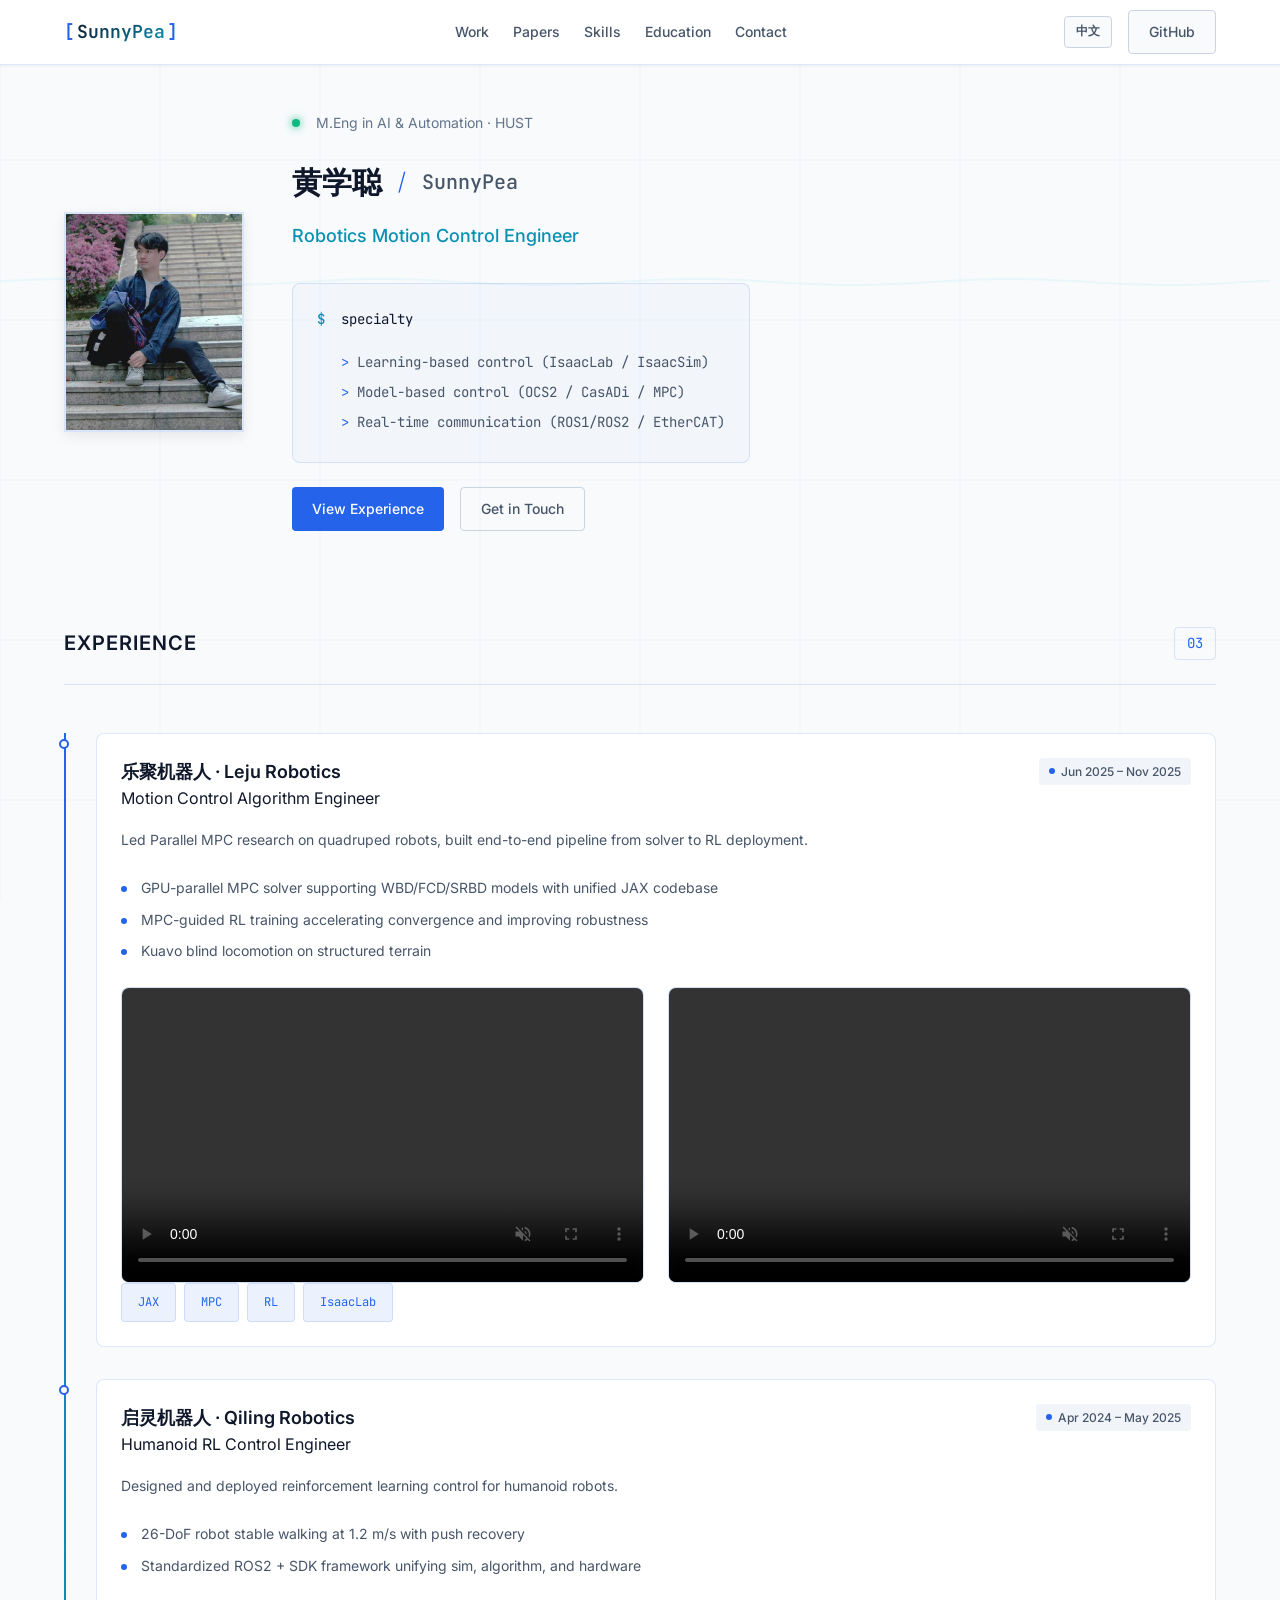
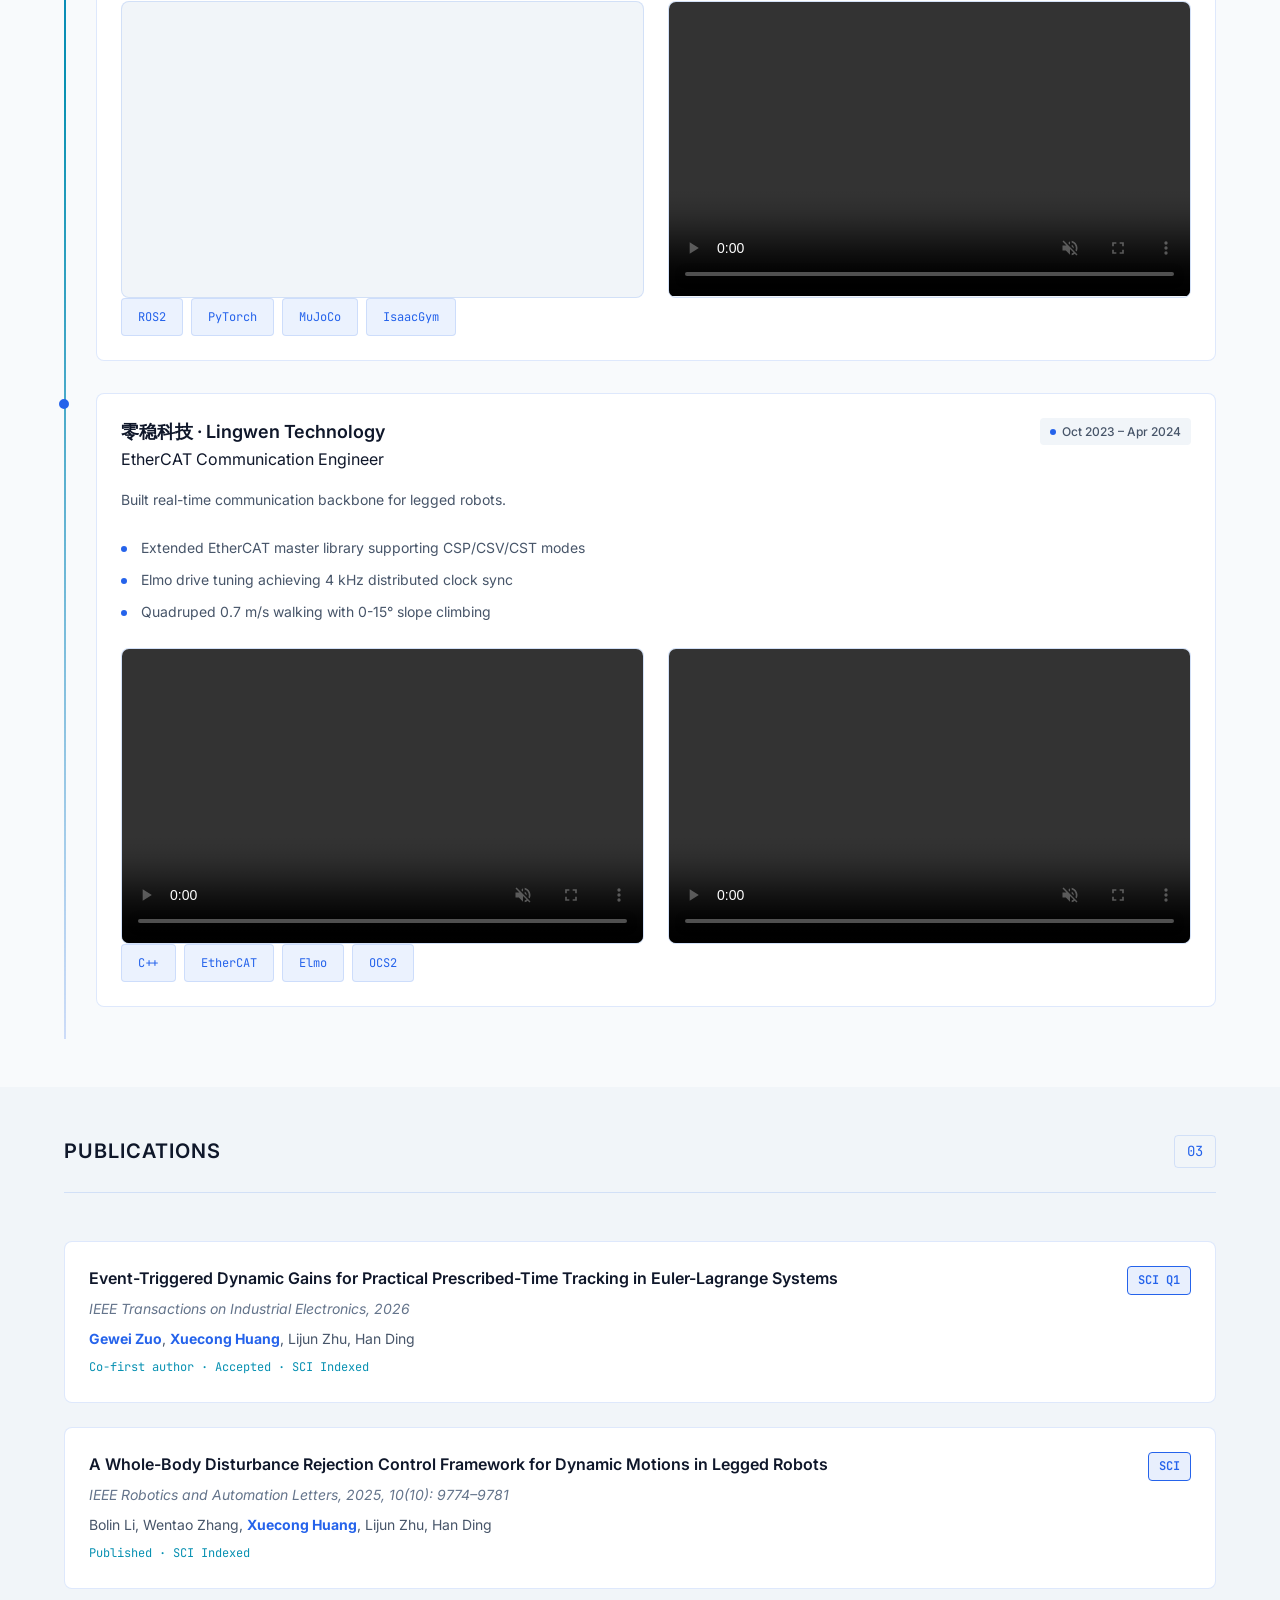
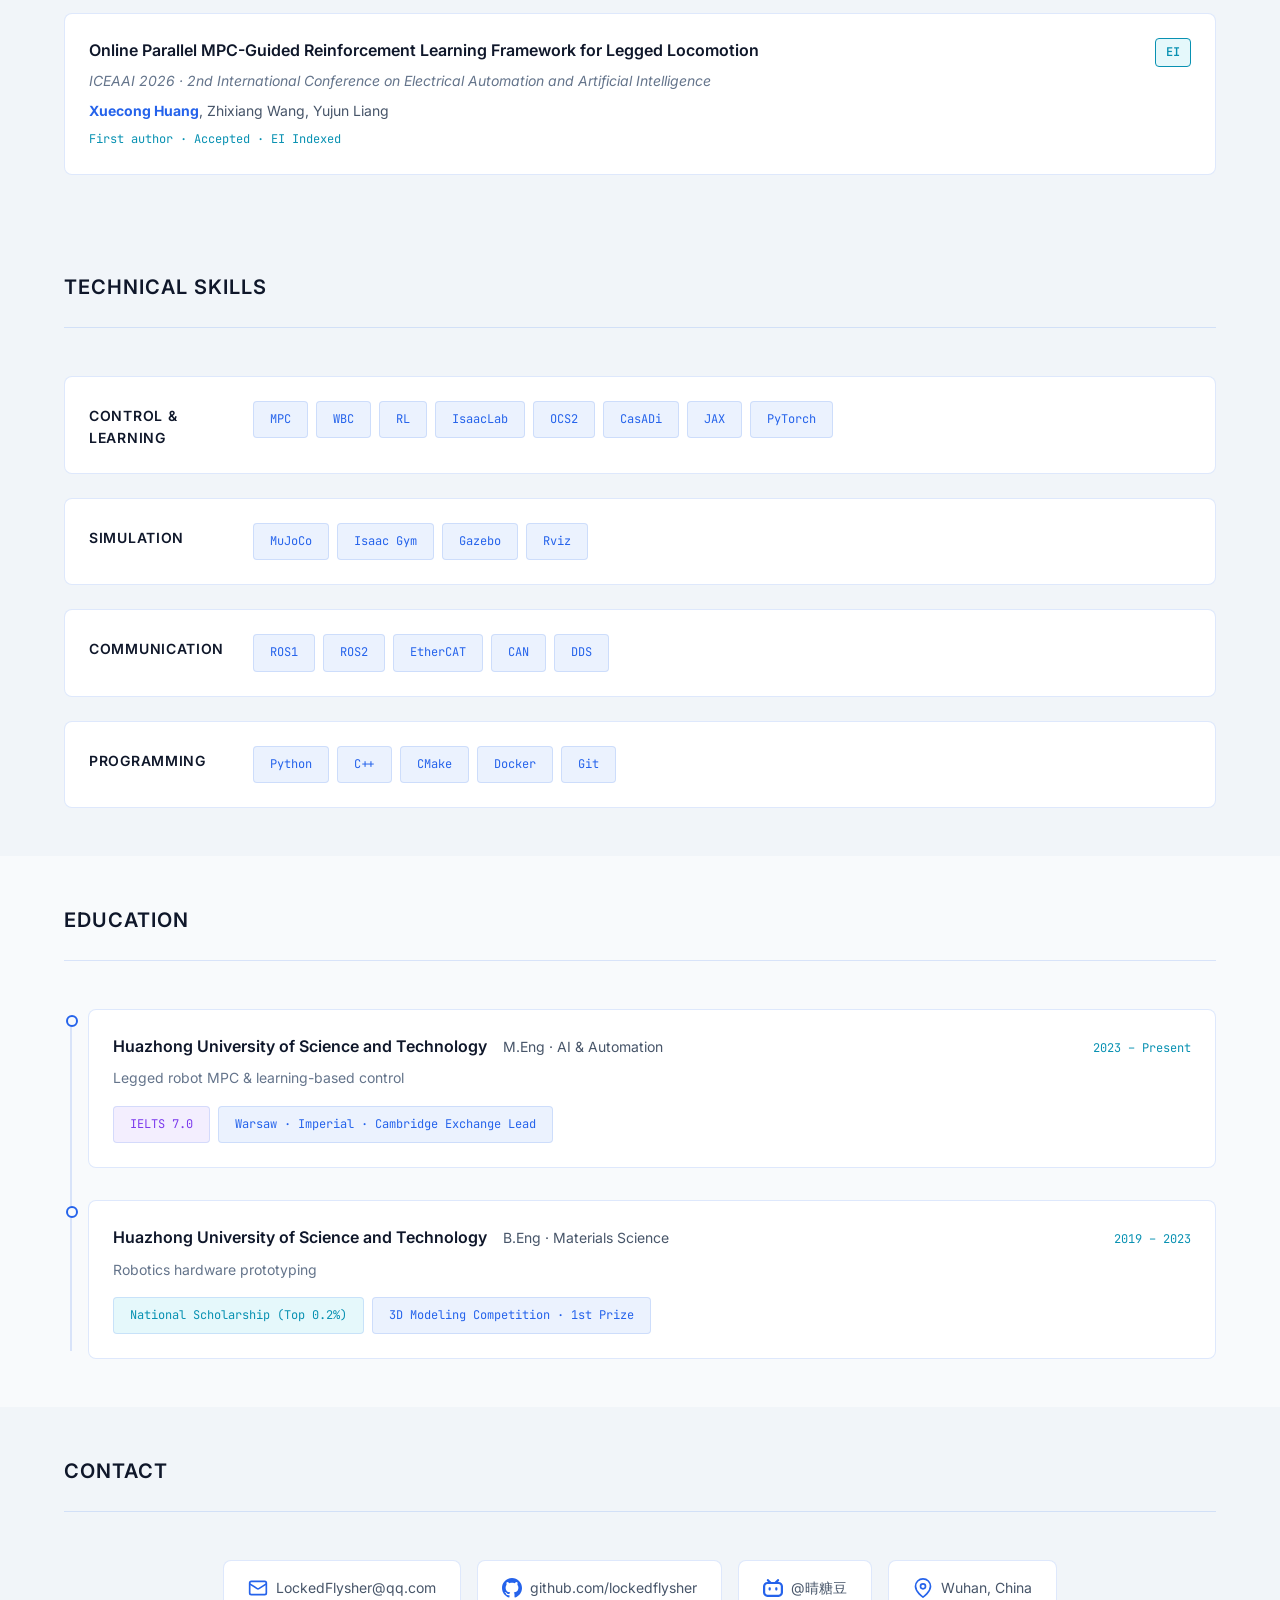
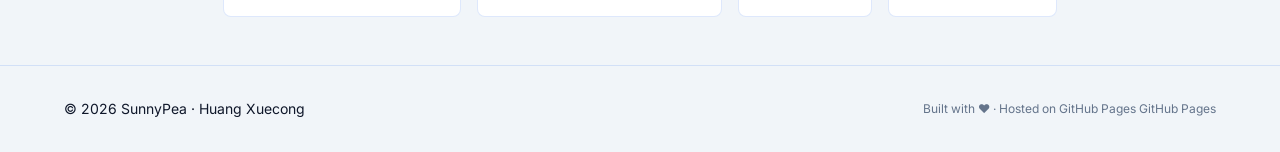
==== index-v2.html @ 120f2c13 "update : 新的素材" ====
<!DOCTYPE html>
<html lang="en">
<head>
  <meta charset="UTF-8">
  <meta name="viewport" content="width=device-width, initial-scale=1.0">
  <title>SunnyPea · Robotics Motion Control Engineer</title>
  <meta name="description" content="Huang Xuecong - Robotics Motion Control Engineer specializing in legged robots, MPC, and reinforcement learning.">

  <!-- Fonts -->
  <link rel="preconnect" href="https://fonts.googleapis.com">
  <link rel="preconnect" href="https://fonts.gstatic.com" crossorigin>
  <link href="https://fonts.googleapis.com/css2?family=Inter:wght@400;500;600;700&family=JetBrains+Mono:wght@400;500&display=swap" rel="stylesheet">

  <!-- Styles -->
  <link rel="stylesheet" href="assets/css/base.css">
  <link rel="stylesheet" href="assets/css/components.css">
  <link rel="stylesheet" href="assets/css/main-v2.css">
  <link rel="stylesheet" href="assets/css/skills-edu-contact.css">
</head>
<body>

  <!-- Header -->
  <header class="c-header" role="banner">
    <div class="l-container">
      <div class="c-header__inner">
        <a href="#top" class="c-logo" aria-label="Home">
          <span class="c-logo__bracket">[</span>
          <span class="c-logo__text">SunnyPea</span>
          <span class="c-logo__bracket">]</span>
        </a>

        <nav class="c-nav" role="navigation" aria-label="Main navigation">
          <ul class="c-nav__list">
            <li><a href="#experience" class="c-nav__link" data-i18n="nav_work">Work</a></li>
            <li><a href="#publications" class="c-nav__link">Papers</a></li>
            <li><a href="#skills" class="c-nav__link" data-i18n="nav_skills">Skills</a></li>
            <li><a href="#education" class="c-nav__link" data-i18n="nav_education">Education</a></li>
            <li><a href="#contact" class="c-nav__link" data-i18n="nav_contact">Contact</a></li>
          </ul>
        </nav>

        <div class="c-header__actions">
          <button class="c-lang-toggle" data-lang-toggle type="button" aria-label="Toggle language">
            EN
          </button>
          <a href="https://github.com/lockedflysher" class="c-btn c-btn--ghost" target="_blank" rel="noopener">
            GitHub
          </a>
        </div>
      </div>
    </div>
  </header>

  <main id="top">

    <!-- Hero Section -->
    <section class="c-hero">
      <div class="l-container">
        <div class="c-hero__grid">
          <div class="c-hero__photo" style="border-radius: 0 !important;">
            <img src="assets/images/profile-sunnypea.jpg" alt="SunnyPea" style="border-radius: 0 !important;" />
          </div>

          <div class="c-hero__content">
            <div class="c-hero__eyebrow">
              <span class="c-status-indicator"></span>
              <span data-i18n="hero_tagline">M.Eng in AI & Automation · HUST</span>
            </div>

            <h1 class="c-hero__title">
              <span class="c-hero__name">黄学聪</span>
              <span class="c-hero__slash">/</span>
              <span class="c-hero__en">SunnyPea</span>
            </h1>

            <p class="c-hero__role" data-i18n="hero_role">Robotics Motion Control Engineer</p>

            <div class="c-hero__summary">
              <div class="c-terminal">
                <div class="c-terminal__line">
                  <span class="c-terminal__prompt">$</span>
                  <span class="c-terminal__text">specialty</span>
                </div>
                <div class="c-terminal__output">
                  <ul class="c-terminal__list">
                    <li>Learning-based control (IsaacLab / IsaacSim)</li>
                    <li>Model-based control (OCS2 / CasADi / MPC)</li>
                    <li>Real-time communication (ROS1/ROS2 / EtherCAT)</li>
                  </ul>
                </div>
              </div>
            </div>

            <div class="c-hero__cta">
              <a href="#experience" class="c-btn c-btn--primary" data-i18n="hero_cta_work">View Experience</a>
              <a href="mailto:LockedFlysher@qq.com" class="c-btn c-btn--ghost" data-i18n="hero_cta_contact">Get in Touch</a>
            </div>
          </div>
        </div>
      </div>
    </section>

    <!-- Experience Section -->
    <section class="c-section" id="experience">
      <div class="l-container">
        <header class="c-section__header">
          <h2 class="c-section__title" data-i18n="section_experience">Experience</h2>
          <span class="c-section__count">03</span>
        </header>

        <div class="c-timeline">
          <!-- Leju Robotics -->
          <article class="c-timeline__item">
            <div class="c-card">
              <div class="c-card__header">
                <div>
                  <h3 class="c-card__title">乐聚机器人 · Leju Robotics</h3>
                  <p class="c-card__subtitle" data-i18n="exp_leju_role">Motion Control Algorithm Engineer</p>
                </div>
                <time class="c-badge" data-i18n="exp_leju_period">Jun 2025 – Nov 2025</time>
              </div>

              <div class="c-card__body">
                <p data-i18n="exp_leju_desc">Led Parallel MPC research on quadruped robots, built end-to-end pipeline from solver to RL deployment.</p>

                <ul class="c-achievement-list">
                  <li class="c-achievement-list__item" data-i18n="exp_leju_ach1">GPU-parallel MPC solver supporting WBD/FCD/SRBD models with unified JAX codebase</li>
                  <li class="c-achievement-list__item" data-i18n="exp_leju_ach2">MPC-guided RL training accelerating convergence and improving robustness</li>
                  <li class="c-achievement-list__item" data-i18n="exp_leju_ach3">Kuavo blind locomotion on structured terrain</li>
                </ul>

                <div class="c-media-row">
                  <div class="c-media">
                    <video src="assets/videos/lejv1.mov" muted autoplay loop playsinline controls></video>
                  </div>
                  <div class="c-media">
                    <video src="assets/videos/lejv2.mov" muted autoplay loop playsinline controls></video>
                  </div>
                </div>

                <div class="c-tag__list">
                  <span class="c-tag">JAX</span>
                  <span class="c-tag">MPC</span>
                  <span class="c-tag">RL</span>
                  <span class="c-tag">IsaacLab</span>
                </div>
              </div>
            </div>
          </article>

          <!-- Qiling Robotics -->
          <article class="c-timeline__item">
            <div class="c-card">
              <div class="c-card__header">
                <div>
                  <h3 class="c-card__title">启灵机器人 · Qiling Robotics</h3>
                  <p class="c-card__subtitle" data-i18n="exp_qiling_role">Humanoid RL Control Engineer</p>
                </div>
                <time class="c-badge" data-i18n="exp_qiling_period">Apr 2024 – May 2025</time>
              </div>

              <div class="c-card__body">
                <p data-i18n="exp_qiling_desc">Designed and deployed reinforcement learning control for humanoid robots.</p>

                <ul class="c-achievement-list">
                  <li class="c-achievement-list__item" data-i18n="exp_qiling_ach1">26-DoF robot stable walking at 1.2 m/s with push recovery</li>
                  <li class="c-achievement-list__item" data-i18n="exp_qiling_ach2">Standardized ROS2 + SDK framework unifying sim, algorithm, and hardware</li>
                </ul>

                <div class="c-media-row">
                  <div class="c-media">
                    <iframe src="https://player.bilibili.com/player.html?bvid=BV1DzrAYMEoY&autoplay=0&muted=1" frameborder="0" allowfullscreen></iframe>
                  </div>
                  <div class="c-media">
                    <video src="assets/videos/qiling2.mov" muted autoplay loop playsinline controls></video>
                  </div>
                </div>

                <div class="c-tag__list">
                  <span class="c-tag">ROS2</span>
                  <span class="c-tag">PyTorch</span>
                  <span class="c-tag">MuJoCo</span>
                  <span class="c-tag">IsaacGym</span>
                </div>
              </div>
            </div>
          </article>

          <!-- Lingwen Technology -->
          <article class="c-timeline__item">
            <div class="c-card">
              <div class="c-card__header">
                <div>
                  <h3 class="c-card__title">零稳科技 · Lingwen Technology</h3>
                  <p class="c-card__subtitle" data-i18n="exp_lingwen_role">EtherCAT Communication Engineer</p>
                </div>
                <time class="c-badge" data-i18n="exp_lingwen_period">Oct 2023 – Apr 2024</time>
              </div>

              <div class="c-card__body">
                <p data-i18n="exp_lingwen_desc">Built real-time communication backbone for legged robots.</p>

                <ul class="c-achievement-list">
                  <li class="c-achievement-list__item" data-i18n="exp_lingwen_ach1">Extended EtherCAT master library supporting CSP/CSV/CST modes</li>
                  <li class="c-achievement-list__item" data-i18n="exp_lingwen_ach2">Elmo drive tuning achieving 4 kHz distributed clock sync</li>
                  <li class="c-achievement-list__item" data-i18n="exp_lingwen_ach3">Quadruped 0.7 m/s walking with 0-15° slope climbing</li>
                </ul>

                <div class="c-media-row">
                  <div class="c-media">
                    <video src="assets/videos/lingwen1.mp4" muted autoplay loop playsinline controls></video>
                  </div>
                  <div class="c-media">
                    <video src="assets/videos/lingwen2.mp4" muted autoplay loop playsinline controls></video>
                  </div>
                </div>

                <div class="c-tag__list">
                  <span class="c-tag">C++</span>
                  <span class="c-tag">EtherCAT</span>
                  <span class="c-tag">Elmo</span>
                  <span class="c-tag">OCS2</span>
                </div>
              </div>
            </div>
          </article>
        </div>
      </div>
    </section>

    <!-- Publications Section -->
    <section class="c-section c-section--alt" id="publications">
      <div class="l-container">
        <header class="c-section__header">
          <h2 class="c-section__title" data-i18n="section_publications">Publications</h2>
          <span class="c-section__count">03</span>
        </header>

        <div class="c-pub-list">
          <article class="c-pub-card">
            <div class="c-pub-card__badge c-pub-card__badge--journal">SCI Q1</div>
            <h3 class="c-pub-card__title">
              Event-Triggered Dynamic Gains for Practical Prescribed-Time Tracking in Euler-Lagrange Systems
            </h3>
            <p class="c-pub-card__meta">
              <span class="c-pub-card__venue">IEEE Transactions on Industrial Electronics, 2026</span>
            </p>
            <p class="c-pub-card__authors">
              <strong>Gewei Zuo</strong>, <strong>Xuecong Huang</strong>, Lijun Zhu, Han Ding
            </p>
            <p class="c-pub-card__note">Co-first author · Accepted · SCI Indexed</p>
          </article>

          <article class="c-pub-card">
            <div class="c-pub-card__badge c-pub-card__badge--journal">SCI</div>
            <h3 class="c-pub-card__title">
              A Whole-Body Disturbance Rejection Control Framework for Dynamic Motions in Legged Robots
            </h3>
            <p class="c-pub-card__meta">
              <span class="c-pub-card__venue">IEEE Robotics and Automation Letters, 2025, 10(10): 9774–9781</span>
            </p>
            <p class="c-pub-card__authors">
              Bolin Li, Wentao Zhang, <strong>Xuecong Huang</strong>, Lijun Zhu, Han Ding
            </p>
            <p class="c-pub-card__note">Published · SCI Indexed</p>
          </article>

          <article class="c-pub-card">
            <div class="c-pub-card__badge c-pub-card__badge--conference">EI</div>
            <h3 class="c-pub-card__title">
              Online Parallel MPC-Guided Reinforcement Learning Framework for Legged Locomotion
            </h3>
            <p class="c-pub-card__meta">
              <span class="c-pub-card__venue">ICEAAI 2026 · 2nd International Conference on Electrical Automation and Artificial Intelligence</span>
            </p>
            <p class="c-pub-card__authors">
              <strong>Xuecong Huang</strong>, Zhixiang Wang, Yujun Liang
            </p>
            <p class="c-pub-card__note">First author · Accepted · EI Indexed</p>
          </article>
        </div>
      </div>
    </section>

    <!-- Skills Section -->
    <section class="c-section c-section--alt" id="skills">
      <div class="l-container">
        <header class="c-section__header">
          <h2 class="c-section__title" data-i18n="section_skills">Technical Skills</h2>
        </header>

        <div class="c-skill-matrix">
          <div class="c-skill-group">
            <h3 class="c-skill-group__title">Control & Learning</h3>
            <div class="c-skill-group__tags">
              <span class="c-tag">MPC</span>
              <span class="c-tag">WBC</span>
              <span class="c-tag">RL</span>
              <span class="c-tag">IsaacLab</span>
              <span class="c-tag">OCS2</span>
              <span class="c-tag">CasADi</span>
              <span class="c-tag">JAX</span>
              <span class="c-tag">PyTorch</span>
            </div>
          </div>

          <div class="c-skill-group">
            <h3 class="c-skill-group__title">Simulation</h3>
            <div class="c-skill-group__tags">
              <span class="c-tag">MuJoCo</span>
              <span class="c-tag">Isaac Gym</span>
              <span class="c-tag">Gazebo</span>
              <span class="c-tag">Rviz</span>
            </div>
          </div>

          <div class="c-skill-group">
            <h3 class="c-skill-group__title">Communication</h3>
            <div class="c-skill-group__tags">
              <span class="c-tag">ROS1</span>
              <span class="c-tag">ROS2</span>
              <span class="c-tag">EtherCAT</span>
              <span class="c-tag">CAN</span>
              <span class="c-tag">DDS</span>
            </div>
          </div>

          <div class="c-skill-group">
            <h3 class="c-skill-group__title">Programming</h3>
            <div class="c-skill-group__tags">
              <span class="c-tag">Python</span>
              <span class="c-tag">C++</span>
              <span class="c-tag">CMake</span>
              <span class="c-tag">Docker</span>
              <span class="c-tag">Git</span>
            </div>
          </div>
        </div>
      </div>
    </section>

    <!-- Education Section -->
    <section class="c-section" id="education">
      <div class="l-container">
        <header class="c-section__header">
          <h2 class="c-section__title" data-i18n="section_education">Education</h2>
        </header>

        <div class="c-edu-timeline">
          <div class="c-edu-item">
            <div class="c-edu-item__marker"></div>
            <div class="c-edu-item__content">
              <div class="c-edu-item__header">
                <h3 class="c-edu-item__school">Huazhong University of Science and Technology</h3>
                <span class="c-edu-item__degree">M.Eng · AI & Automation</span>
                <span class="c-edu-item__time">2023 – Present</span>
              </div>
              <p class="c-edu-item__focus">Legged robot MPC & learning-based control</p>
              <div class="c-tag__list">
                <span class="c-tag c-tag--tertiary">IELTS 7.0</span>
                <span class="c-tag">Warsaw · Imperial · Cambridge Exchange Lead</span>
              </div>
            </div>
          </div>

          <div class="c-edu-item">
            <div class="c-edu-item__marker"></div>
            <div class="c-edu-item__content">
              <div class="c-edu-item__header">
                <h3 class="c-edu-item__school">Huazhong University of Science and Technology</h3>
                <span class="c-edu-item__degree">B.Eng · Materials Science</span>
                <span class="c-edu-item__time">2019 – 2023</span>
              </div>
              <p class="c-edu-item__focus">Robotics hardware prototyping</p>
              <div class="c-tag__list">
                <span class="c-tag c-tag--secondary">National Scholarship (Top 0.2%)</span>
                <span class="c-tag">3D Modeling Competition · 1st Prize</span>
              </div>
            </div>
          </div>
        </div>
      </div>
    </section>

    <!-- Contact Section -->
    <section class="c-section c-section--alt" id="contact">
      <div class="l-container">
        <header class="c-section__header">
          <h2 class="c-section__title" data-i18n="section_contact">Contact</h2>
        </header>

        <div class="c-contact-bar">
          <a href="mailto:LockedFlysher@qq.com" class="c-contact-link">
            <svg width="20" height="20" viewBox="0 0 24 24" fill="none" stroke="currentColor" stroke-width="2">
              <rect x="2" y="4" width="20" height="16" rx="2"/>
              <path d="M22 7l-8.97 5.7a1.94 1.94 0 0 1-2.06 0L2 7"/>
            </svg>
            <span>LockedFlysher@qq.com</span>
          </a>

          <a href="https://github.com/lockedflysher" class="c-contact-link" target="_blank" rel="noopener">
            <svg width="20" height="20" viewBox="0 0 24 24" fill="currentColor">
              <path d="M12 0c-6.626 0-12 5.373-12 12 0 5.302 3.438 9.8 8.207 11.387.599.111.793-.261.793-.577v-2.234c-3.338.726-4.033-1.416-4.033-1.416-.546-1.387-1.333-1.756-1.333-1.756-1.089-.745.083-.729.083-.729 1.205.084 1.839 1.237 1.839 1.237 1.07 1.834 2.807 1.304 3.492.997.107-.775.418-1.305.762-1.604-2.665-.305-5.467-1.334-5.467-5.931 0-1.311.469-2.381 1.236-3.221-.124-.303-.535-1.524.117-3.176 0 0 1.008-.322 3.301 1.23.957-.266 1.983-.399 3.003-.404 1.02.005 2.047.138 3.006.404 2.291-1.552 3.297-1.23 3.297-1.23.653 1.653.242 2.874.118 3.176.77.84 1.235 1.911 1.235 3.221 0 4.609-2.807 5.624-5.479 5.921.43.372.823 1.102.823 2.222v3.293c0 .319.192.694.801.576 4.765-1.589 8.199-6.086 8.199-11.386 0-6.627-5.373-12-12-12z"/>
            </svg>
            <span>github.com/lockedflysher</span>
          </a>

          <a href="https://space.bilibili.com/438723840" class="c-contact-link" target="_blank" rel="noopener">
            <svg width="20" height="20" viewBox="0 0 24 24" fill="currentColor">
              <path d="M17.813 4.653h.854c1.51.054 2.769.578 3.773 1.574 1.004.995 1.524 2.249 1.56 3.76v7.36c-.036 1.51-.556 2.769-1.56 3.773s-2.262 1.524-3.773 1.56H5.333c-1.51-.036-2.769-.556-3.773-1.56S.036 18.858 0 17.347v-7.36c.036-1.511.556-2.765 1.56-3.76 1.004-.996 2.262-1.52 3.773-1.574h.774l-1.174-1.12a1.234 1.234 0 0 1-.373-.906c0-.356.124-.658.373-.907l.027-.027c.267-.249.573-.373.92-.373.347 0 .653.124.92.373L9.653 4.44c.071.071.134.142.187.213h4.267a.836.836 0 0 1 .16-.213l2.853-2.747c.267-.249.573-.373.92-.373.347 0 .662.151.929.4.267.249.391.551.391.907 0 .355-.124.657-.373.906zM5.333 7.24c-.746.018-1.373.276-1.88.773-.506.498-.769 1.13-.786 1.894v7.52c.017.764.28 1.395.786 1.893.507.498 1.134.756 1.88.773h13.334c.746-.017 1.373-.275 1.88-.773.506-.498.769-1.129.786-1.893v-7.52c-.017-.765-.28-1.396-.786-1.894-.507-.497-1.134-.755-1.88-.773zM8 11.107c.373 0 .684.124.933.373.25.249.383.569.4.96v1.173c-.017.391-.15.711-.4.96-.249.25-.56.374-.933.374s-.684-.125-.933-.374c-.25-.249-.383-.569-.4-.96V12.44c0-.373.129-.689.386-.947.258-.257.574-.386.947-.386zm8 0c.373 0 .684.124.933.373.25.249.383.569.4.96v1.173c-.017.391-.15.711-.4.96-.249.25-.56.374-.933.374s-.684-.125-.933-.374c-.25-.249-.383-.569-.4-.96V12.44c.017-.391.15-.711.4-.96.249-.249.56-.373.933-.373z"/>
            </svg>
            <span>@晴糖豆</span>
          </a>

          <div class="c-contact-link c-contact-link--static">
            <svg width="20" height="20" viewBox="0 0 24 24" fill="none" stroke="currentColor" stroke-width="2">
              <path d="M21 10c0 7-9 13-9 13s-9-6-9-13a9 9 0 0 1 18 0z"/>
              <circle cx="12" cy="10" r="3"/>
            </svg>
            <span>Wuhan, China</span>
          </div>
        </div>
      </div>
    </section>

  </main>

  <footer class="c-footer" role="contentinfo">
    <div class="l-container">
      <div class="c-footer__inner">
        <p class="c-footer__copyright">
          © <span id="year">2024</span> SunnyPea · Huang Xuecong
        </p>
        <p class="c-footer__meta">
          <span data-i18n="footer_built">Built with</span> ❤️ ·
          <span data-i18n="footer_hosted">Hosted on</span> GitHub Pages
        </p>
      </div>
    </div>
  </footer>

  <!-- Scripts -->
  <script src="assets/js/modules/grid-background.js"></script>
  <script src="assets/js/modules/i18n.js"></script>
  <script src="assets/js/modules/smooth-scroll.js"></script>
  <script src="assets/js/app.js"></script>
</body>
</html>
---- assets/css/base.css ----
/* ============================================
   Design Tokens - 设计系统基础变量
   ============================================ */
:root {
  /* Light Theme - 工程蓝图风格 */
  --color-bg-primary: #f8fafc;
  --color-bg-secondary: #f1f5f9;
  --color-bg-card: #ffffff;
  --color-bg-card-hover: #f8fafc;

  --color-accent-primary: #2563eb;      /* 工程蓝 */
  --color-accent-secondary: #0891b2;    /* 科技青 */
  --color-accent-tertiary: #7c3aed;     /* 数据紫 */

  --color-text-primary: #0f172a;
  --color-text-secondary: #475569;
  --color-text-muted: #64748b;

  --color-border: rgba(37, 99, 235, 0.15);
  --color-border-hover: rgba(37, 99, 235, 0.3);

  /* Grid System */
  --grid-unit: 8px;
  --space-xs: calc(var(--grid-unit) * 1);
  --space-sm: calc(var(--grid-unit) * 2);
  --space-md: calc(var(--grid-unit) * 3);
  --space-lg: calc(var(--grid-unit) * 4);
  --space-xl: calc(var(--grid-unit) * 6);
  --space-2xl: calc(var(--grid-unit) * 8);

  /* Typography - 技术文档风格 */
  --font-mono: 'JetBrains Mono', 'Fira Code', monospace;
  --font-sans: 'Inter', 'Space Grotesk', system-ui, sans-serif;

  --text-xs: 0.75rem;    /* 12px */
  --text-sm: 0.875rem;   /* 14px */
  --text-base: 1rem;     /* 16px */
  --text-lg: 1.125rem;   /* 18px */
  --text-xl: 1.25rem;    /* 20px */
  --text-2xl: 1.5rem;    /* 24px */
  --text-3xl: 1.875rem;  /* 30px */

  /* Layout */
  --container-max: 1200px;
  --section-padding: var(--space-xl);

  /* Animation */
  --transition-fast: 150ms ease;
  --transition-base: 250ms ease;
  --transition-slow: 400ms ease;

  /* Border Radius - 锐角为主 */
  --radius-sm: 4px;
  --radius-md: 8px;
  --radius-lg: 12px;
}

/* ============================================
   CSS Reset & Base
   ============================================ */
*, *::before, *::after {
  box-sizing: border-box;
  margin: 0;
  padding: 0;
}

html {
  scroll-behavior: smooth;
  font-size: 16px;
}

body {
  font-family: var(--font-sans);
  font-size: var(--text-base);
  line-height: 1.6;
  color: var(--color-text-primary);
  background: var(--color-bg-primary);
  min-height: 100vh;
  -webkit-font-smoothing: antialiased;
  -moz-osx-font-smoothing: grayscale;
}

img, video, iframe {
  max-width: 100%;
  display: block;
}

a {
  color: var(--color-accent-primary);
  text-decoration: none;
  transition: color var(--transition-fast);
}

a:hover {
  color: var(--color-accent-secondary);
}

ul, ol {
  list-style: none;
}

/* ============================================
   Layout - 网格系统
   ============================================ */
.l-container {
  width: 100%;
  max-width: var(--container-max);
  margin: 0 auto;
  padding: 0 var(--space-md);
}

.l-grid {
  display: grid;
  gap: var(--space-lg);
}

.l-grid--2 {
  grid-template-columns: repeat(2, 1fr);
}

.l-grid--3 {
  grid-template-columns: repeat(3, 1fr);
}

.l-flex {
  display: flex;
}

.l-flex--between {
  justify-content: space-between;
  align-items: center;
}

.l-flex--column {
  flex-direction: column;
}

.l-gap-sm { gap: var(--space-sm); }
.l-gap-md { gap: var(--space-md); }
.l-gap-lg { gap: var(--space-lg); }

/* ============================================
   Section - 区块容器
   ============================================ */
.c-section {
  padding: var(--section-padding) 0;
  position: relative;
}

.c-section--alt {
  background: var(--color-bg-secondary);
}

.c-section__header {
  margin-bottom: var(--space-lg);
  padding-bottom: var(--space-sm);
  border-bottom: 1px solid var(--color-border);
}

.c-section__title {
  font-size: var(--text-xl);
  font-weight: 600;
  color: var(--color-text-primary);
  letter-spacing: 0.05em;
  text-transform: uppercase;
}

.c-section__subtitle {
  font-size: var(--text-sm);
  color: var(--color-text-muted);
  margin-top: var(--space-xs);
}
---- assets/css/components.css ----
/* ============================================
   Component: Card - 结构化卡片
   ============================================ */
.c-card {
  background: var(--color-bg-card);
  border: 1px solid var(--color-border);
  border-radius: var(--radius-md);
  padding: var(--space-md);
  transition: all var(--transition-base);
  position: relative;
  overflow: hidden;
}

.c-card::before {
  content: '';
  position: absolute;
  top: 0;
  left: 0;
  right: 0;
  height: 2px;
  background: linear-gradient(90deg,
    var(--color-accent-primary),
    var(--color-accent-secondary),
    var(--color-accent-tertiary)
  );
  opacity: 0;
  transition: opacity var(--transition-base);
}

.c-card:hover {
  border-color: var(--color-border-hover);
  background: var(--color-bg-card-hover);
}

.c-card:hover::before {
  opacity: 1;
}

.c-card__header {
  display: flex;
  justify-content: space-between;
  align-items: flex-start;
  gap: var(--space-sm);
  margin-bottom: var(--space-sm);
}

.c-card__title {
  font-size: var(--text-lg);
  font-weight: 600;
  color: var(--color-text-primary);
}

.c-card__meta {
  font-size: var(--text-sm);
  color: var(--color-text-secondary);
}

.c-card__body {
  color: var(--color-text-secondary);
  font-size: var(--text-sm);
  line-height: 1.7;
}

/* ============================================
   Component: Timeline - 时间线
   ============================================ */
.c-timeline {
  position: relative;
  padding-left: var(--space-lg);
}

.c-timeline::before {
  content: '';
  position: absolute;
  left: 0;
  top: 0;
  bottom: 0;
  width: 2px;
  background: linear-gradient(180deg,
    var(--color-accent-primary) 0%,
    var(--color-accent-secondary) 50%,
    rgba(37, 99, 235, 0.2) 100%
  );
}

.c-timeline__item {
  position: relative;
  padding-bottom: var(--space-lg);
}

.c-timeline__item::before {
  content: '';
  position: absolute;
  left: calc(-1 * var(--space-lg) - 5px);
  top: 6px;
  width: 10px;
  height: 10px;
  border-radius: 50%;
  background: var(--color-bg-primary);
  border: 2px solid var(--color-accent-primary);
}

.c-timeline__item:last-child::before {
  background: var(--color-accent-primary);
}

.c-timeline__date {
  font-family: var(--font-mono);
  font-size: var(--text-xs);
  color: var(--color-accent-secondary);
  text-transform: uppercase;
  letter-spacing: 0.1em;
}

/* ============================================
   Component: Tag - 技能标签
   ============================================ */
.c-tag {
  display: inline-flex;
  align-items: center;
  padding: var(--space-xs) var(--space-sm);
  font-size: var(--text-xs);
  font-family: var(--font-mono);
  background: rgba(59, 130, 246, 0.1);
  border: 1px solid var(--color-border);
  border-radius: var(--radius-sm);
  color: var(--color-accent-primary);
  transition: all var(--transition-fast);
}

.c-tag:hover {
  background: rgba(59, 130, 246, 0.2);
  border-color: var(--color-accent-secondary);
}

.c-tag--secondary {
  color: var(--color-accent-secondary);
  background: rgba(6, 182, 212, 0.1);
}

.c-tag--tertiary {
  color: var(--color-accent-tertiary);
  background: rgba(139, 92, 246, 0.1);
}

.c-tag__list {
  display: flex;
  flex-wrap: wrap;
  gap: var(--space-xs);
}

/* ============================================
   Component: Badge - 徽章
   ============================================ */
.c-badge {
  display: inline-flex;
  align-items: center;
  gap: 6px;
  padding: 4px 10px;
  font-size: var(--text-xs);
  font-weight: 500;
  background: var(--color-bg-secondary);
  border-radius: var(--radius-sm);
  color: var(--color-text-secondary);
}

.c-badge::before {
  content: '';
  width: 6px;
  height: 6px;
  border-radius: 50%;
  background: var(--color-accent-primary);
}

/* ============================================
   Component: Terminal - 终端风格文本
   ============================================ */
.c-terminal {
  font-family: var(--font-mono);
  font-size: var(--text-sm);
  background: rgba(0, 0, 0, 0.3);
  border: 1px solid var(--color-border);
  border-radius: var(--radius-md);
  padding: var(--space-md);
}

.c-terminal__line {
  display: flex;
  gap: var(--space-sm);
}

.c-terminal__prompt {
  color: var(--color-accent-secondary);
  user-select: none;
}

.c-terminal__text {
  color: var(--color-text-secondary);
}

/* ============================================
   Component: Data Grid - 数据网格
   ============================================ */
.c-data-grid {
  display: grid;
  grid-template-columns: repeat(auto-fit, minmax(200px, 1fr));
  gap: var(--space-sm);
}

.c-data-item {
  padding: var(--space-sm);
  background: rgba(59, 130, 246, 0.05);
  border-left: 2px solid var(--color-accent-primary);
}

.c-data-item__label {
  font-size: var(--text-xs);
  color: var(--color-text-muted);
  text-transform: uppercase;
  letter-spacing: 0.1em;
  margin-bottom: 4px;
}

.c-data-item__value {
  font-size: var(--text-base);
  font-weight: 500;
  color: var(--color-text-primary);
}
---- assets/css/main-v2.css ----
/* ============================================
   Main V2 - 页面级样式
   理工科结构化设计风格
   ============================================ */

/* Header */
.c-header {
  position: fixed;
  top: 0;
  left: 0;
  right: 0;
  z-index: 100;
  background: rgba(255, 255, 255, 0.9);
  backdrop-filter: blur(20px);
  border-bottom: 1px solid var(--color-border);
  box-shadow: 0 1px 3px rgba(0, 0, 0, 0.05);
}

.c-header__inner {
  display: flex;
  align-items: center;
  justify-content: space-between;
  height: 64px;
  gap: var(--space-md);
}

/* Logo */
.c-logo {
  display: flex;
  align-items: center;
  gap: 2px;
  font-family: var(--font-mono);
  font-size: var(--text-lg);
  font-weight: 600;
  color: #0f172a;
  text-decoration: none;
}

.c-logo__bracket {
  color: var(--color-accent-primary);
}

.c-logo__text {
  background: linear-gradient(135deg, var(--color-text-primary), var(--color-accent-secondary));
  -webkit-background-clip: text;
  -webkit-text-fill-color: transparent;
  background-clip: text;
}

/* Navigation */
.c-nav__list {
  display: flex;
  gap: var(--space-md);
  list-style: none;
}

.c-nav__link {
  font-size: var(--text-sm);
  font-weight: 500;
  color: #475569;
  padding: var(--space-xs) 0;
  position: relative;
  transition: color var(--transition-fast);
}

.c-nav__link::after {
  content: '';
  position: absolute;
  bottom: 0;
  left: 0;
  width: 0;
  height: 2px;
  background: var(--color-accent-primary);
  transition: width var(--transition-base);
}

.c-nav__link:hover {
  color: #2563eb;
}

.c-nav__link:hover::after {
  width: 100%;
}

/* Header Actions */
.c-header__actions {
  display: flex;
  align-items: center;
  gap: var(--space-sm);
}

/* Language Toggle */
.c-lang-toggle {
  width: 48px;
  height: 32px;
  border: 1px solid #cbd5e1;
  background: #f8fafc;
  color: #475569;
  font-family: var(--font-mono);
  font-size: var(--text-xs);
  font-weight: 600;
  border-radius: var(--radius-sm);
  cursor: pointer;
  transition: all var(--transition-fast);
}

.c-lang-toggle:hover {
  border-color: var(--color-accent-primary);
  color: var(--color-accent-primary);
}

/* Buttons */
.c-btn {
  display: inline-flex;
  align-items: center;
  justify-content: center;
  gap: 6px;
  padding: 10px 20px;
  font-size: var(--text-sm);
  font-weight: 500;
  border-radius: var(--radius-sm);
  cursor: pointer;
  transition: all var(--transition-fast);
  border: none;
  text-decoration: none;
}

.c-btn--primary {
  background: var(--color-accent-primary);
  color: white;
}

.c-btn--primary:hover {
  background: #2563eb;
  color: white;
  transform: translateY(-1px);
  box-shadow: 0 4px 12px rgba(59, 130, 246, 0.3);
}

.c-btn--ghost {
  background: #f8fafc;
  border: 1px solid #cbd5e1;
  color: #475569;
}

.c-btn--ghost:hover {
  border-color: var(--color-accent-primary);
  color: var(--color-accent-primary);
}

/* Hero Section */
.c-hero {
  padding-top: calc(64px + var(--space-xl));
  padding-bottom: var(--space-xl);
  min-height: auto;
  display: flex;
  align-items: center;
}

.c-hero__grid {
  display: flex;
  flex-direction: row;
  align-items: center;
  gap: var(--space-xl);
}

.c-hero__eyebrow {
  display: flex;
  align-items: center;
  gap: var(--space-sm);
  font-size: var(--text-sm);
  color: var(--color-text-muted);
  margin-bottom: var(--space-md);
}

.c-status-indicator {
  width: 8px;
  height: 8px;
  border-radius: 50%;
  background: #10b981;
  box-shadow: 0 0 8px #10b981;
  animation: pulse 2s infinite;
}

@keyframes pulse {
  0%, 100% { opacity: 1; }
  50% { opacity: 0.5; }
}

.c-hero__title {
  display: flex;
  align-items: center;
  gap: var(--space-sm);
  margin-bottom: var(--space-sm);
}

.c-hero__name {
  font-size: var(--text-3xl);
  font-weight: 700;
  color: var(--color-text-primary);
}

.c-hero__slash {
  font-size: var(--text-2xl);
  color: var(--color-accent-primary);
  font-weight: 300;
}

.c-hero__en {
  font-size: var(--text-xl);
  font-weight: 500;
  color: var(--color-text-secondary);
  font-family: var(--font-mono);
}

.c-hero__role {
  font-size: var(--text-lg);
  color: var(--color-accent-secondary);
  font-weight: 500;
  margin-bottom: var(--space-lg);
}

.c-hero__summary {
  margin-bottom: var(--space-md);
}

/* Publications */
.c-pub-list {
  display: flex;
  flex-direction: column;
  gap: var(--space-md);
}

.c-pub-card {
  background: var(--color-bg-card);
  border: 1px solid var(--color-border);
  border-radius: var(--radius-md);
  padding: var(--space-md);
  position: relative;
  transition: all var(--transition-base);
}

.c-pub-card:hover {
  border-color: var(--color-accent-primary);
}

.c-pub-card__badge {
  position: absolute;
  top: var(--space-md);
  right: var(--space-md);
  padding: 4px 10px;
  font-size: var(--text-xs);
  font-weight: 600;
  font-family: var(--font-mono);
  border-radius: var(--radius-sm);
}

.c-pub-card__badge--journal {
  background: rgba(37, 99, 235, 0.1);
  color: var(--color-accent-primary);
  border: 1px solid var(--color-accent-primary);
}

.c-pub-card__badge--conference {
  background: rgba(6, 182, 212, 0.1);
  color: var(--color-accent-secondary);
  border: 1px solid var(--color-accent-secondary);
}

.c-pub-card__title {
  font-size: var(--text-base);
  font-weight: 600;
  color: var(--color-text-primary);
  margin-bottom: var(--space-xs);
  padding-right: 80px;
  line-height: 1.5;
}

.c-pub-card__meta {
  font-size: var(--text-sm);
  color: var(--color-text-muted);
  margin-bottom: var(--space-xs);
}

.c-pub-card__venue {
  font-style: italic;
}

.c-pub-card__authors {
  font-size: var(--text-sm);
  color: var(--color-text-secondary);
  margin-bottom: var(--space-xs);
}

.c-pub-card__authors strong {
  color: var(--color-accent-primary);
}

.c-pub-card__note {
  font-size: var(--text-xs);
  color: var(--color-accent-secondary);
  font-family: var(--font-mono);
}

/* Hero Photo */
.c-hero__photo {
  width: 180px;
  height: 220px;
  border-radius: 0 !important;
  overflow: hidden;
  border: 2px solid var(--color-border);
  box-shadow: 0 4px 12px rgba(0, 0, 0, 0.08);
  flex-shrink: 0;
}

.c-hero__photo img {
  width: 100%;
  height: 100%;
  object-fit: cover;
  border-radius: 0 !important;
}

/* Media Row - Videos */
.c-media-row {
  display: grid;
  grid-template-columns: 1fr 1fr;
  gap: var(--space-md);
  margin-top: var(--space-md);
}

.c-media {
  position: relative;
  padding-top: 56.25%;
  border-radius: var(--radius-md);
  overflow: hidden;
  border: 1px solid var(--color-border);
  background: var(--color-bg-secondary);
}

.c-media video,
.c-media iframe {
  position: absolute;
  top: 0;
  left: 0;
  width: 100%;
  height: 100%;
  object-fit: cover;
}

/* Terminal - Light Theme */
.c-terminal {
  background: rgba(241, 245, 249, 0.8);
  border: 1px solid var(--color-border);
  border-radius: var(--radius-md);
  padding: var(--space-md);
  font-family: var(--font-mono);
}

.c-terminal__line {
  display: flex;
  align-items: center;
  gap: var(--space-sm);
  margin-bottom: var(--space-sm);
}

.c-terminal__prompt {
  color: var(--color-accent-secondary);
  font-weight: 500;
}

.c-terminal__text {
  color: var(--color-text-primary);
}

.c-terminal__output {
  padding-left: var(--space-md);
}

.c-terminal__list {
  list-style: none;
}

.c-terminal__list li {
  color: var(--color-text-secondary);
  font-size: var(--text-sm);
  padding: 4px 0;
  position: relative;
  padding-left: 16px;
}

.c-terminal__list li::before {
  content: '>';
  position: absolute;
  left: 0;
  color: var(--color-accent-primary);
}

.c-hero__cta {
  display: flex;
  gap: var(--space-sm);
  margin-top: var(--space-md);
}

/* Data Visualization */
.c-data-viz {
  background: var(--color-bg-card);
  border: 1px solid var(--color-border);
  border-radius: var(--radius-lg);
  padding: var(--space-lg);
}

.c-data-viz__grid {
  display: grid;
  grid-template-columns: 1fr 1fr;
  gap: var(--space-md);
}

.c-data-viz__cell {
  text-align: center;
  padding: var(--space-md);
  background: rgba(59, 130, 246, 0.05);
  border-radius: var(--radius-md);
  border: 1px solid transparent;
  transition: all var(--transition-base);
}

.c-data-viz__cell:hover {
  border-color: var(--color-border);
  background: rgba(59, 130, 246, 0.1);
}

.c-data-viz__number {
  display: block;
  font-size: 2rem;
  font-weight: 700;
  color: var(--color-accent-primary);
  font-family: var(--font-mono);
  line-height: 1;
}

.c-data-viz__k {
  font-size: 1.2rem;
}

.c-data-viz__unit {
  font-size: var(--text-sm);
  color: var(--color-accent-secondary);
  font-family: var(--font-mono);
}

.c-data-viz__label {
  display: block;
  font-size: var(--text-xs);
  color: var(--color-text-muted);
  margin-top: 4px;
}

/* Section Header */
.c-section__header {
  display: flex;
  align-items: center;
  justify-content: space-between;
  margin-bottom: var(--space-xl);
  padding-bottom: var(--space-md);
  border-bottom: 1px solid var(--color-border);
}

.c-section__count {
  font-family: var(--font-mono);
  font-size: var(--text-sm);
  color: var(--color-accent-primary);
  padding: 4px 12px;
  border: 1px solid var(--color-border);
  border-radius: var(--radius-sm);
}

/* Achievement List */
.c-achievement-list {
  list-style: none;
  margin: var(--space-md) 0;
}

.c-achievement-list__item {
  position: relative;
  padding-left: 20px;
  margin-bottom: var(--space-xs);
  color: var(--color-text-secondary);
  font-size: var(--text-sm);
  line-height: 1.7;
}

.c-achievement-list__item::before {
  content: '';
  position: absolute;
  left: 0;
  top: 10px;
  width: 6px;
  height: 6px;
  border-radius: 50%;
  background: var(--color-accent-primary);
}

/* Skill Grid */
.c-skill-grid {
  display: grid;
  grid-template-columns: repeat(4, 1fr);
  gap: var(--space-md);
}

.c-skill-card {
  background: var(--color-bg-card);
  border: 1px solid var(--color-border);
  border-radius: var(--radius-md);
  padding: var(--space-md);
  transition: all var(--transition-base);
}

.c-skill-card:hover {
  border-color: var(--color-accent-primary);
  transform: translateY(-4px);
}

.c-skill-card__icon {
  width: 40px;
  height: 40px;
  display: flex;
  align-items: center;
  justify-content: center;
  color: var(--color-accent-primary);
  margin-bottom: var(--space-sm);
}

.c-skill-card__title {
  font-size: var(--text-base);
  font-weight: 600;
  color: var(--color-text-primary);
  margin-bottom: var(--space-sm);
}

.c-skill-card__list {
  list-style: none;
}

.c-skill-card__list li {
  font-size: var(--text-sm);
  color: var(--color-text-secondary);
  padding: 4px 0;
  border-bottom: 1px solid rgba(255,255,255,0.05);
}

.c-skill-card__list li:last-child {
  border-bottom: none;
}

/* Education Grid */
.c-edu-grid {
  display: grid;
  grid-template-columns: repeat(2, 1fr);
  gap: var(--space-lg);
}

.c-edu-card {
  background: var(--color-bg-card);
  border: 1px solid var(--color-border);
  border-radius: var(--radius-md);
  padding: var(--space-lg);
  position: relative;
}

.c-edu-card::before {
  content: '';
  position: absolute;
  left: 0;
  top: 0;
  bottom: 0;
  width: 3px;
  background: linear-gradient(180deg, var(--color-accent-primary), var(--color-accent-secondary));
  border-radius: var(--radius-md) 0 0 var(--radius-md);
}

.c-edu-card__school {
  font-size: var(--text-lg);
  font-weight: 600;
  color: var(--color-text-primary);
  margin-bottom: 4px;
}

.c-edu-card__dept {
  font-size: var(--text-sm);
  color: var(--color-text-secondary);
  margin-bottom: var(--space-xs);
}

.c-edu-card__time {
  font-family: var(--font-mono);
  font-size: var(--text-xs);
  color: var(--color-accent-secondary);
  display: block;
  margin-bottom: var(--space-sm);
}

.c-edu-card__focus {
  font-size: var(--text-sm);
  color: var(--color-text-muted);
  margin-bottom: var(--space-sm);
}

/* Contact Grid */
.c-contact-grid {
  display: grid;
  grid-template-columns: repeat(4, 1fr);
  gap: var(--space-md);
}

.c-contact-card {
  display: flex;
  align-items: center;
  gap: var(--space-sm);
  padding: var(--space-md);
  background: var(--color-bg-card);
  border: 1px solid var(--color-border);
  border-radius: var(--radius-md);
  text-decoration: none;
  transition: all var(--transition-base);
}

.c-contact-card:hover {
  border-color: var(--color-accent-primary);
  background: var(--color-bg-card-hover);
}

.c-contact-card__icon {
  width: 40px;
  height: 40px;
  display: flex;
  align-items: center;
  justify-content: center;
  background: rgba(59, 130, 246, 0.1);
  border-radius: var(--radius-sm);
  color: var(--color-accent-primary);
  flex-shrink: 0;
}

.c-contact-card__info {
  display: flex;
  flex-direction: column;
}

.c-contact-card__label {
  font-size: var(--text-xs);
  color: var(--color-text-muted);
  text-transform: uppercase;
  letter-spacing: 0.05em;
}

.c-contact-card__value {
  font-size: var(--text-sm);
  color: var(--color-text-primary);
  font-weight: 500;
}

.c-contact-card--static {
  cursor: default;
}

.c-contact-card--static:hover {
  border-color: var(--color-border);
  background: var(--color-bg-card);
}

/* Footer */
.c-footer {
  padding: var(--space-lg) 0;
  border-top: 1px solid var(--color-border);
  background: var(--color-bg-secondary);
}

.c-footer__inner {
  display: flex;
  justify-content: space-between;
  align-items: center;
}

.c-footer__copyright {
  font-size: var(--text-sm);
  color: var(--color-text-primary);
}

.c-footer__meta {
  font-size: var(--text-xs);
  color: var(--color-text-muted);
}

/* Responsive */
@media (max-width: 1024px) {
  .c-hero__grid {
    grid-template-columns: 1fr;
    gap: var(--space-xl);
  }

  .c-skill-grid {
    grid-template-columns: repeat(2, 1fr);
  }

  .c-contact-grid {
    grid-template-columns: repeat(2, 1fr);
  }
}

@media (max-width: 768px) {
  .c-nav {
    display: none;
  }

  .c-hero__name {
    font-size: var(--text-2xl);
  }

  .c-data-viz__grid {
    grid-template-columns: 1fr 1fr;
  }

  .c-edu-grid {
    grid-template-columns: 1fr;
  }

  .c-skill-grid {
    grid-template-columns: 1fr;
  }

  .c-contact-grid {
    grid-template-columns: 1fr;
  }

  .c-card__header {
    flex-direction: column;
    gap: var(--space-xs);
  }
}

/* Print Styles */
@media print {
  .c-header,
  .c-hero__visual,
  .c-lang-toggle,
  .c-btn--ghost {
    display: none !important;
  }

  body {
    background: white;
    color: black;
  }

  .c-section {
    padding: 20px 0;
    page-break-inside: avoid;
  }
}
---- assets/css/skills-edu-contact.css ----
/* ============================================
   Skills, Education, Contact - Redesigned
   ============================================ */

/* Skills - Tag Matrix */
.c-skill-matrix {
  display: flex;
  flex-direction: column;
  gap: var(--space-md);
}

.c-skill-group {
  display: flex;
  align-items: flex-start;
  gap: var(--space-md);
  padding: var(--space-md);
  background: var(--color-bg-card);
  border: 1px solid var(--color-border);
  border-radius: var(--radius-md);
}

.c-skill-group__title {
  flex-shrink: 0;
  width: 140px;
  font-size: var(--text-sm);
  font-weight: 600;
  color: var(--color-text-primary);
  text-transform: uppercase;
  letter-spacing: 0.05em;
  padding-top: 4px;
}

.c-skill-group__tags {
  display: flex;
  flex-wrap: wrap;
  gap: var(--space-xs);
}

/* Education - Timeline */
.c-edu-timeline {
  position: relative;
  padding-left: 24px;
}

.c-edu-timeline::before {
  content: '';
  position: absolute;
  left: 6px;
  top: 8px;
  bottom: 8px;
  width: 2px;
  background: var(--color-border);
}

.c-edu-item {
  position: relative;
  padding-bottom: var(--space-lg);
}

.c-edu-item:last-child {
  padding-bottom: 0;
}

.c-edu-item__marker {
  position: absolute;
  left: -22px;
  top: 6px;
  width: 12px;
  height: 12px;
  border-radius: 50%;
  background: var(--color-bg-primary);
  border: 2px solid var(--color-accent-primary);
}

.c-edu-item__content {
  padding: var(--space-md);
  background: var(--color-bg-card);
  border: 1px solid var(--color-border);
  border-radius: var(--radius-md);
}

.c-edu-item__header {
  display: flex;
  flex-wrap: wrap;
  align-items: baseline;
  gap: var(--space-xs) var(--space-sm);
  margin-bottom: var(--space-xs);
}

.c-edu-item__school {
  font-size: var(--text-base);
  font-weight: 600;
  color: var(--color-text-primary);
}

.c-edu-item__degree {
  font-size: var(--text-sm);
  color: var(--color-text-secondary);
}

.c-edu-item__time {
  font-size: var(--text-xs);
  font-family: var(--font-mono);
  color: var(--color-accent-secondary);
  margin-left: auto;
}

.c-edu-item__focus {
  font-size: var(--text-sm);
  color: var(--color-text-muted);
  margin-bottom: var(--space-sm);
}

/* Contact - Bar */
.c-contact-bar {
  display: flex;
  flex-wrap: wrap;
  gap: var(--space-sm);
  justify-content: center;
}

.c-contact-link {
  display: flex;
  align-items: center;
  gap: var(--space-xs);
  padding: var(--space-sm) var(--space-md);
  background: var(--color-bg-card);
  border: 1px solid var(--color-border);
  border-radius: var(--radius-md);
  color: var(--color-text-secondary);
  font-size: var(--text-sm);
  text-decoration: none;
  transition: all var(--transition-fast);
}

.c-contact-link:hover {
  border-color: var(--color-accent-primary);
  color: var(--color-accent-primary);
}

.c-contact-link svg {
  flex-shrink: 0;
  color: var(--color-accent-primary);
}

.c-contact-link--static {
  cursor: default;
}

.c-contact-link--static:hover {
  border-color: var(--color-border);
  color: var(--color-text-secondary);
}
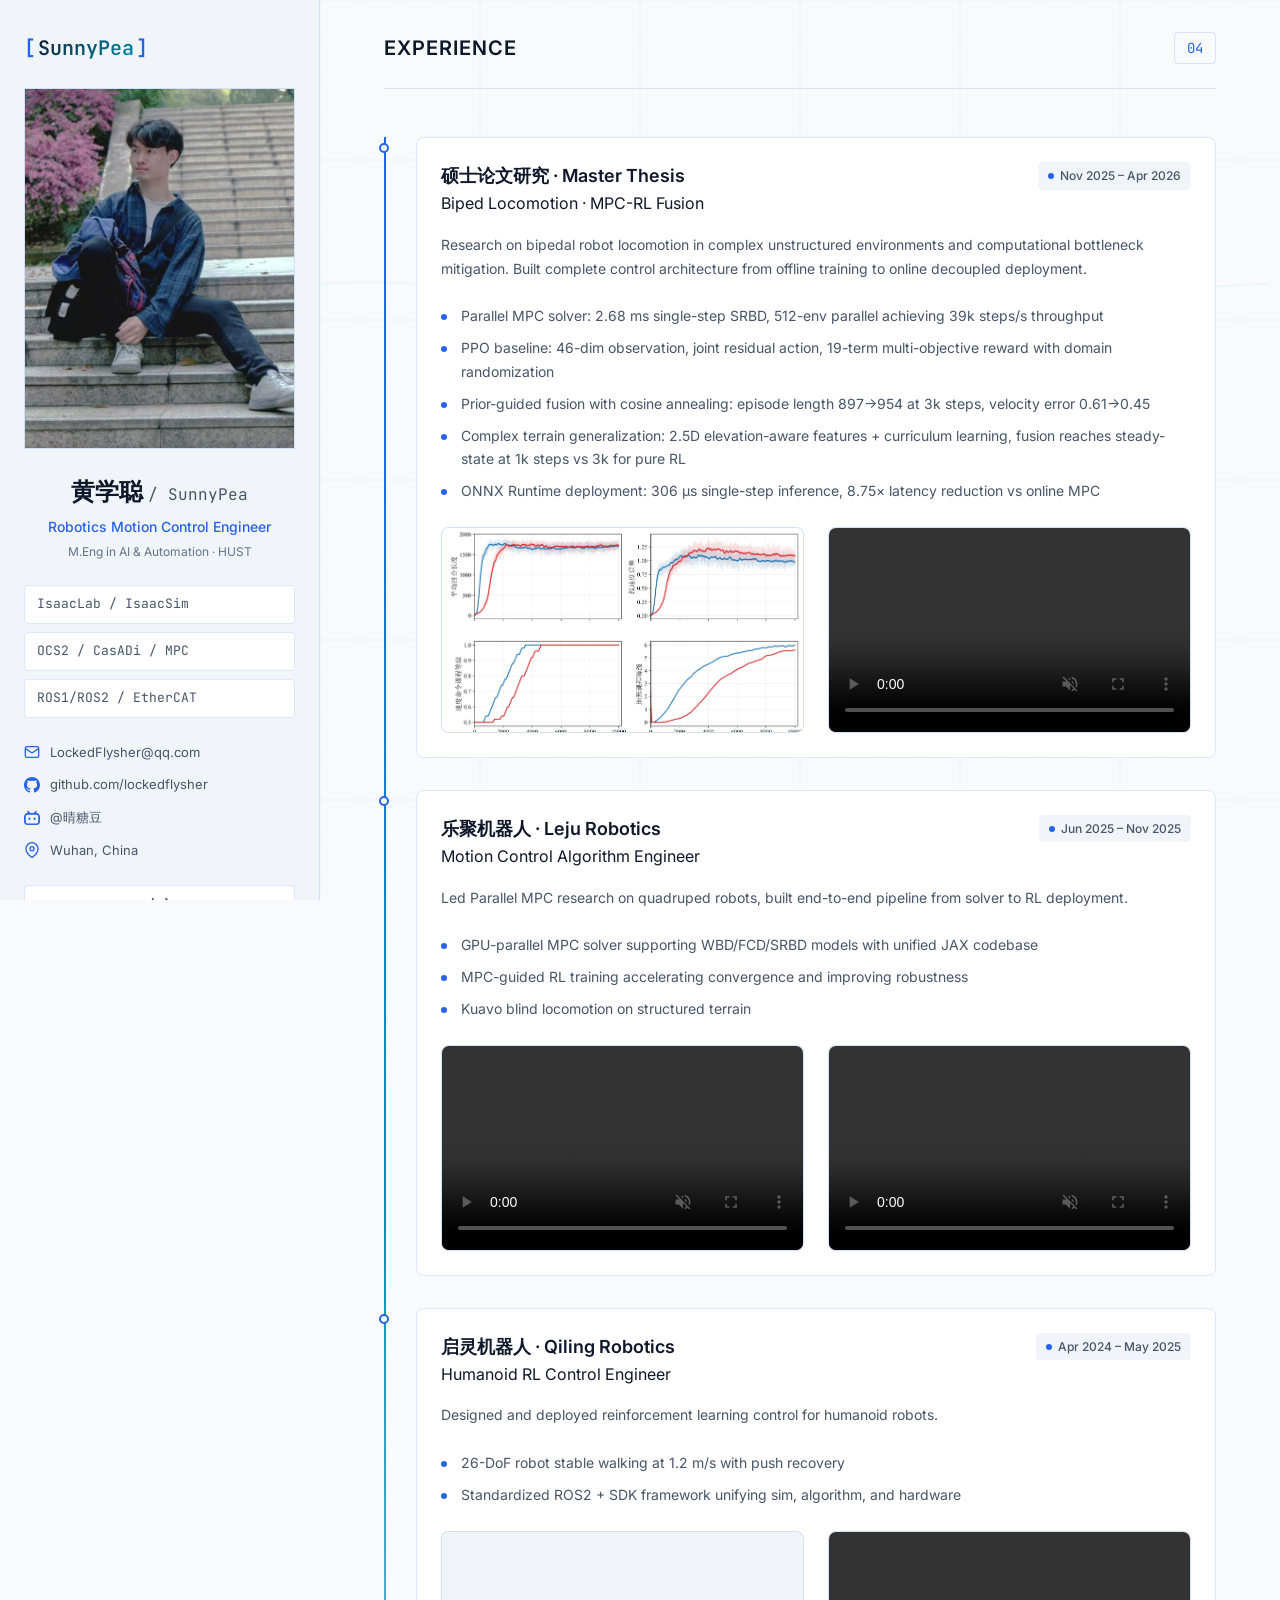
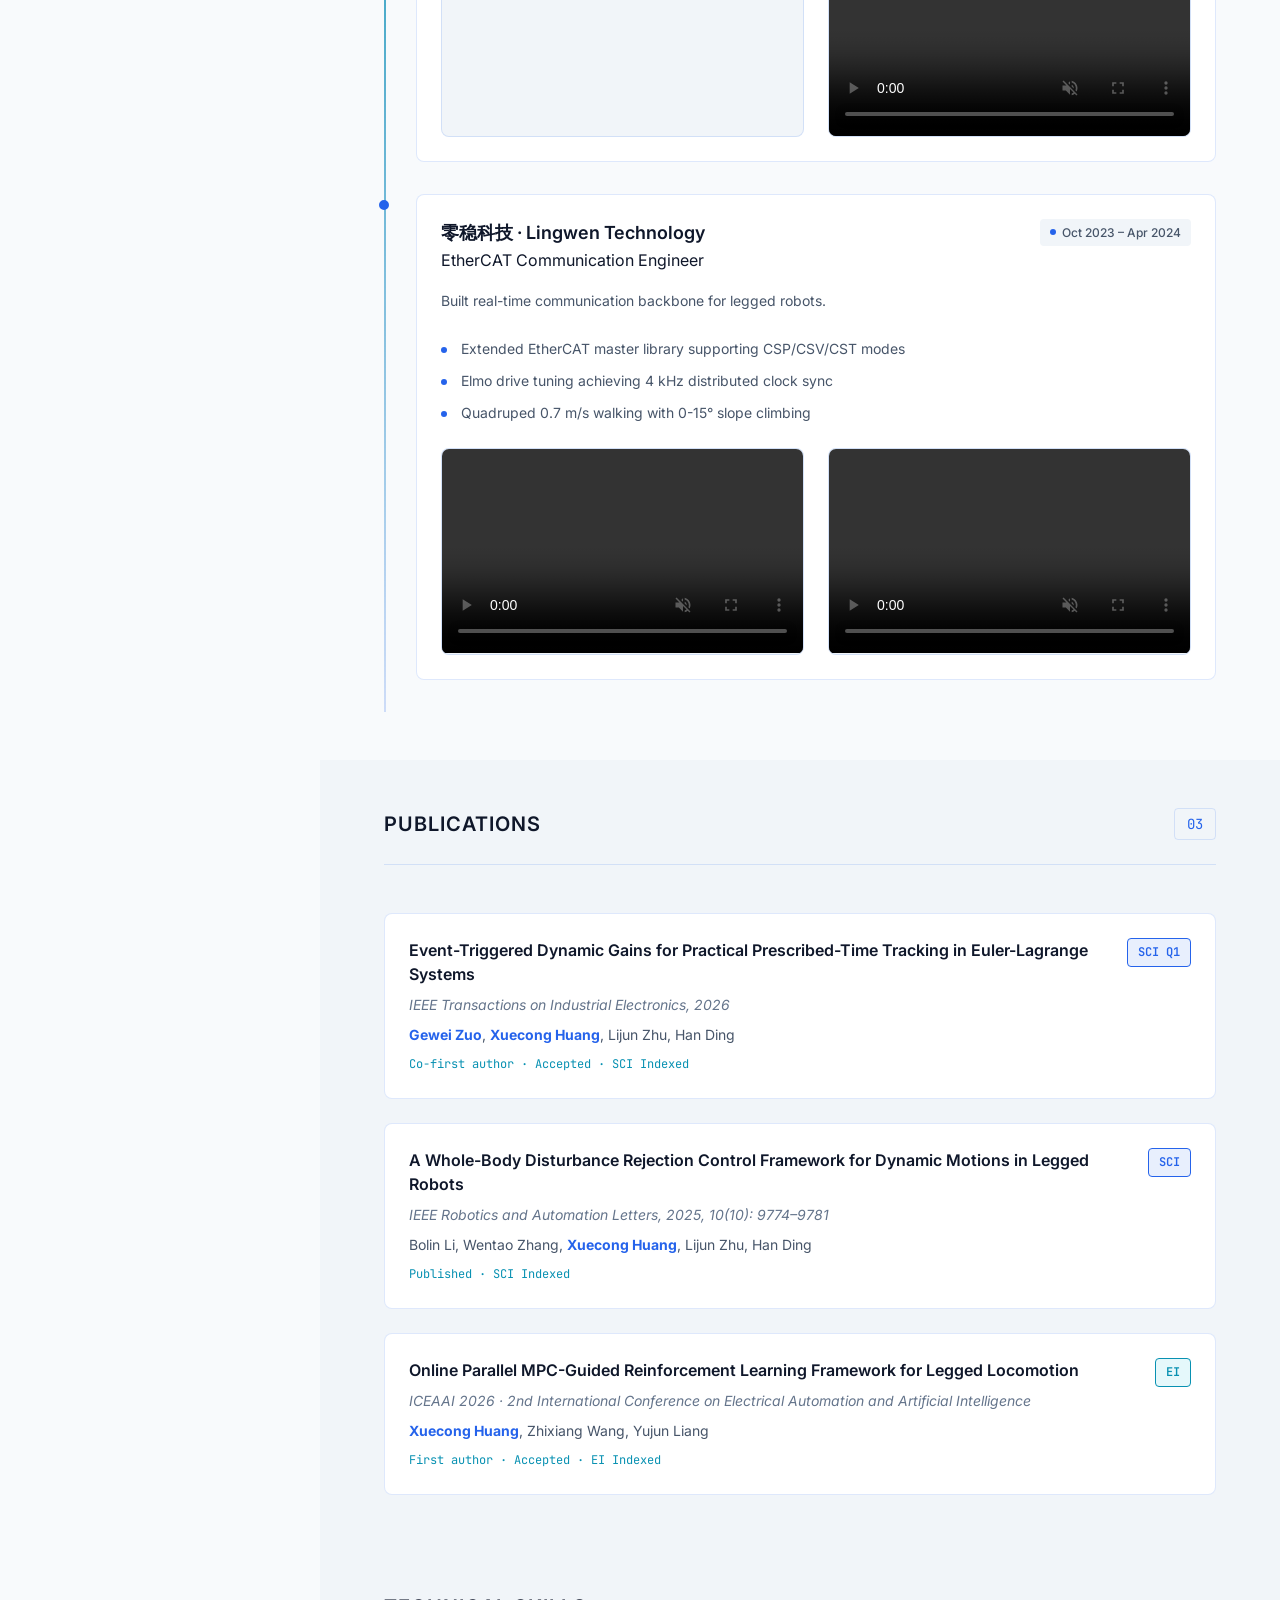
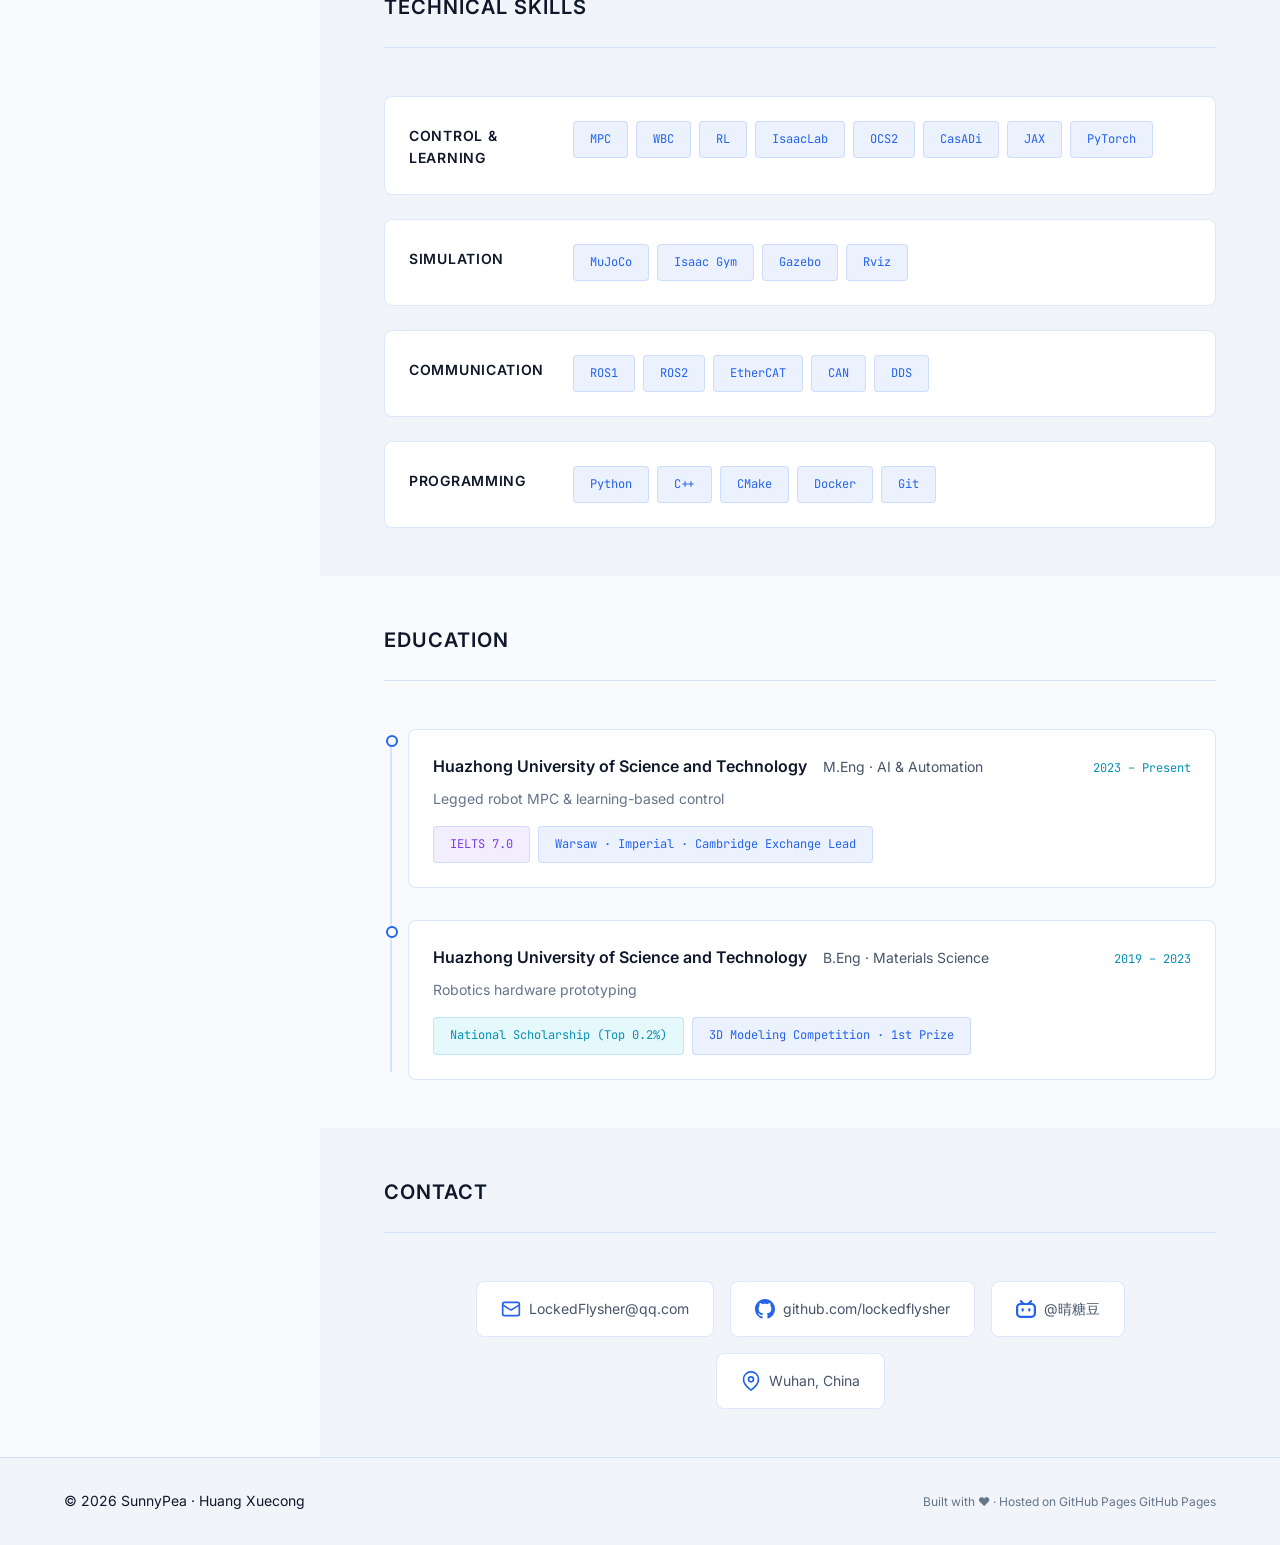
==== commit ab1ee46e: "feat : OK了" ====
--- a/index-v2.html
+++ b/index-v2.html
@@ -16,99 +16,114 @@
   <link rel="stylesheet" href="assets/css/components.css">
   <link rel="stylesheet" href="assets/css/main-v2.css">
   <link rel="stylesheet" href="assets/css/skills-edu-contact.css">
+  <link rel="stylesheet" href="assets/css/layout.css">
 </head>
 <body>
-
-  <!-- Header -->
-  <header class="c-header" role="banner">
-    <div class="l-container">
-      <div class="c-header__inner">
+  <div class="c-layout">
+    <!-- 左侧固定栏 -->
+    <aside class="c-sidebar">
+      <div class="c-sidebar__content">
         <a href="#top" class="c-logo" aria-label="Home">
           <span class="c-logo__bracket">[</span>
           <span class="c-logo__text">SunnyPea</span>
           <span class="c-logo__bracket">]</span>
         </a>
 
-        <nav class="c-nav" role="navigation" aria-label="Main navigation">
-          <ul class="c-nav__list">
-            <li><a href="#experience" class="c-nav__link" data-i18n="nav_work">Work</a></li>
-            <li><a href="#publications" class="c-nav__link">Papers</a></li>
-            <li><a href="#skills" class="c-nav__link" data-i18n="nav_skills">Skills</a></li>
-            <li><a href="#education" class="c-nav__link" data-i18n="nav_education">Education</a></li>
-            <li><a href="#contact" class="c-nav__link" data-i18n="nav_contact">Contact</a></li>
-          </ul>
-        </nav>
-
-        <div class="c-header__actions">
-          <button class="c-lang-toggle" data-lang-toggle type="button" aria-label="Toggle language">
-            EN
-          </button>
-          <a href="https://github.com/lockedflysher" class="c-btn c-btn--ghost" target="_blank" rel="noopener">
-            GitHub
-          </a>
-        </div>
-      </div>
-    </div>
-  </header>
-
-  <main id="top">
-
-    <!-- Hero Section -->
-    <section class="c-hero">
-      <div class="l-container">
-        <div class="c-hero__grid">
-          <div class="c-hero__photo" style="border-radius: 0 !important;">
-            <img src="assets/images/profile-sunnypea.jpg" alt="SunnyPea" style="border-radius: 0 !important;" />
-          </div>
-
-          <div class="c-hero__content">
-            <div class="c-hero__eyebrow">
-              <span class="c-status-indicator"></span>
-              <span data-i18n="hero_tagline">M.Eng in AI & Automation · HUST</span>
-            </div>
-
-            <h1 class="c-hero__title">
-              <span class="c-hero__name">黄学聪</span>
-              <span class="c-hero__slash">/</span>
-              <span class="c-hero__en">SunnyPea</span>
-            </h1>
-
-            <p class="c-hero__role" data-i18n="hero_role">Robotics Motion Control Engineer</p>
-
-            <div class="c-hero__summary">
-              <div class="c-terminal">
-                <div class="c-terminal__line">
-                  <span class="c-terminal__prompt">$</span>
-                  <span class="c-terminal__text">specialty</span>
-                </div>
-                <div class="c-terminal__output">
-                  <ul class="c-terminal__list">
-                    <li>Learning-based control (IsaacLab / IsaacSim)</li>
-                    <li>Model-based control (OCS2 / CasADi / MPC)</li>
-                    <li>Real-time communication (ROS1/ROS2 / EtherCAT)</li>
-                  </ul>
-                </div>
-              </div>
-            </div>
-
-            <div class="c-hero__cta">
-              <a href="#experience" class="c-btn c-btn--primary" data-i18n="hero_cta_work">View Experience</a>
-              <a href="mailto:LockedFlysher@qq.com" class="c-btn c-btn--ghost" data-i18n="hero_cta_contact">Get in Touch</a>
-            </div>
-          </div>
-        </div>
-      </div>
-    </section>
+        <div class="c-sidebar__photo">
+          <img src="assets/images/profile-sunnypea.jpg" alt="SunnyPea" />
+        </div>
+
+        <div class="c-sidebar__identity">
+          <h1 class="c-sidebar__name">黄学聪 <span class="c-sidebar__en">/ SunnyPea</span></h1>
+          <p class="c-sidebar__role">Robotics Motion Control Engineer</p>
+          <p class="c-sidebar__tagline">M.Eng in AI & Automation · HUST</p>
+        </div>
+
+        <div class="c-sidebar__specialty">
+          <div class="c-specialty-tag">IsaacLab / IsaacSim</div>
+          <div class="c-specialty-tag">OCS2 / CasADi / MPC</div>
+          <div class="c-specialty-tag">ROS1/ROS2 / EtherCAT</div>
+        </div>
+
+        <div class="c-sidebar__contact">
+          <a href="mailto:LockedFlysher@qq.com" class="c-contact-item">
+            <svg width="16" height="16" viewBox="0 0 24 24" fill="none" stroke="currentColor" stroke-width="2">
+              <rect x="2" y="4" width="20" height="16" rx="2"/>
+              <path d="M22 7l-8.97 5.7a1.94 1.94 0 0 1-2.06 0L2 7"/>
+            </svg>
+            <span>LockedFlysher@qq.com</span>
+          </a>
+          <a href="https://github.com/lockedflysher" class="c-contact-item" target="_blank">
+            <svg width="16" height="16" viewBox="0 0 24 24" fill="currentColor">
+              <path d="M12 0c-6.626 0-12 5.373-12 12 0 5.302 3.438 9.8 8.207 11.387.599.111.793-.261.793-.577v-2.234c-3.338.726-4.033-1.416-4.033-1.416-.546-1.387-1.333-1.756-1.333-1.756-1.089-.745.083-.729.083-.729 1.205.084 1.839 1.237 1.839 1.237 1.07 1.834 2.807 1.304 3.492.997.107-.775.418-1.305.762-1.604-2.665-.305-5.467-1.334-5.467-5.931 0-1.311.469-2.381 1.236-3.221-.124-.303-.535-1.524.117-3.176 0 0 1.008-.322 3.301 1.23.957-.266 1.983-.399 3.003-.404 1.02.005 2.047.138 3.006.404 2.291-1.552 3.297-1.23 3.297-1.23.653 1.653.242 2.874.118 3.176.77.84 1.235 1.911 1.235 3.221 0 4.609-2.807 5.624-5.479 5.921.43.372.823 1.102.823 2.222v3.293c0 .319.192.694.801.576 4.765-1.589 8.199-6.086 8.199-11.386 0-6.627-5.373-12-12-12z"/>
+            </svg>
+            <span>github.com/lockedflysher</span>
+          </a>
+          <a href="https://space.bilibili.com/438723840" class="c-contact-item" target="_blank">
+            <svg width="16" height="16" viewBox="0 0 24 24" fill="currentColor">
+              <path d="M17.813 4.653h.854c1.51.054 2.769.578 3.773 1.574 1.004.995 1.524 2.249 1.56 3.76v7.36c-.036 1.51-.556 2.769-1.56 3.773s-2.262 1.524-3.773 1.56H5.333c-1.51-.036-2.769-.556-3.773-1.56S.036 18.858 0 17.347v-7.36c.036-1.511.556-2.765 1.56-3.76 1.004-.996 2.262-1.52 3.773-1.574h.774l-1.174-1.12a1.234 1.234 0 0 1-.373-.906c0-.356.124-.658.373-.907l.027-.027c.267-.249.573-.373.92-.373.347 0 .653.124.92.373L9.653 4.44c.071.071.134.142.187.213h4.267a.836.836 0 0 1 .16-.213l2.853-2.747c.267-.249.573-.373.92-.373.347 0 .662.151.929.4.267.249.391.551.391.907 0 .355-.124.657-.373.906zM5.333 7.24c-.746.018-1.373.276-1.88.773-.506.498-.769 1.13-.786 1.894v7.52c.017.764.28 1.395.786 1.893.507.498 1.134.756 1.88.773h13.334c.746-.017 1.373-.275 1.88-.773.506-.498.769-1.129.786-1.893v-7.52c-.017-.765-.28-1.396-.786-1.894-.507-.497-1.134-.755-1.88-.773zM8 11.107c.373 0 .684.124.933.373.25.249.383.569.4.96v1.173c-.017.391-.15.711-.4.96-.249.25-.56.374-.933.374s-.684-.125-.933-.374c-.25-.249-.383-.569-.4-.96V12.44c0-.373.129-.689.386-.947.258-.257.574-.386.947-.386zm8 0c.373 0 .684.124.933.373.25.249.383.569.4.96v1.173c-.017.391-.15.711-.4.96-.249.25-.56.374-.933.374s-.684-.125-.933-.374c-.25-.249-.383-.569-.4-.96V12.44c.017-.391.15-.711.4-.96.249-.249.56-.373.933-.373z"/>
+            </svg>
+            <span>@晴糖豆</span>
+          </a>
+          <div class="c-contact-item">
+            <svg width="16" height="16" viewBox="0 0 24 24" fill="none" stroke="currentColor" stroke-width="2">
+              <path d="M21 10c0 7-9 13-9 13s-9-6-9-13a9 9 0 0 1 18 0z"/>
+              <circle cx="12" cy="10" r="3"/>
+            </svg>
+            <span>Wuhan, China</span>
+          </div>
+        </div>
+
+        <button class="c-sidebar__lang" data-lang-toggle type="button">中文</button>
+      </div>
+    </aside>
+
+    <!-- 右侧可滚动内容 -->
+    <main class="c-main" id="top">
 
     <!-- Experience Section -->
     <section class="c-section" id="experience">
       <div class="l-container">
         <header class="c-section__header">
           <h2 class="c-section__title" data-i18n="section_experience">Experience</h2>
-          <span class="c-section__count">03</span>
+          <span class="c-section__count">04</span>
         </header>
 
         <div class="c-timeline">
+          <!-- Master Thesis Research -->
+          <article class="c-timeline__item">
+            <div class="c-card">
+              <div class="c-card__header">
+                <div>
+                  <h3 class="c-card__title">硕士论文研究 · Master Thesis</h3>
+                  <p class="c-card__subtitle">Biped Locomotion · MPC-RL Fusion</p>
+                </div>
+                <time class="c-badge">Nov 2025 – Apr 2026</time>
+              </div>
+
+              <div class="c-card__body">
+                <p>Research on bipedal robot locomotion in complex unstructured environments and computational bottleneck mitigation. Built complete control architecture from offline training to online decoupled deployment.</p>
+
+                <ul class="c-achievement-list">
+                  <li class="c-achievement-list__item">Parallel MPC solver: 2.68 ms single-step SRBD, 512-env parallel achieving 39k steps/s throughput</li>
+                  <li class="c-achievement-list__item">PPO baseline: 46-dim observation, joint residual action, 19-term multi-objective reward with domain randomization</li>
+                  <li class="c-achievement-list__item">Prior-guided fusion with cosine annealing: episode length 897→954 at 3k steps, velocity error 0.61→0.45</li>
+                  <li class="c-achievement-list__item">Complex terrain generalization: 2.5D elevation-aware features + curriculum learning, fusion reaches steady-state at 1k steps vs 3k for pure RL</li>
+                  <li class="c-achievement-list__item">ONNX Runtime deployment: 306 µs single-step inference, 8.75× latency reduction vs online MPC</li>
+                </ul>
+
+                <div class="c-media-row">
+                  <div class="c-media">
+                    <img src="assets/images/毕业论文研究.png" alt="Biped Locomotion Research" />
+                  </div>
+                  <div class="c-media">
+                    <video src="assets/videos/毕业论文研究.mp4" muted autoplay loop playsinline controls></video>
+                  </div>
+                </div>
+              </div>
+            </div>
+          </article>
+
           <!-- Leju Robotics -->
           <article class="c-timeline__item">
             <div class="c-card">
@@ -117,7 +132,7 @@
                   <h3 class="c-card__title">乐聚机器人 · Leju Robotics</h3>
                   <p class="c-card__subtitle" data-i18n="exp_leju_role">Motion Control Algorithm Engineer</p>
                 </div>
-                <time class="c-badge" data-i18n="exp_leju_period">Jun 2025 – Nov 2025</time>
+                                <time class="c-badge" data-i18n="exp_leju_period">Nov 2025 – Apr 2026</time>
               </div>
 
               <div class="c-card__body">
@@ -136,13 +151,6 @@
                   <div class="c-media">
                     <video src="assets/videos/lejv2.mov" muted autoplay loop playsinline controls></video>
                   </div>
-                </div>
-
-                <div class="c-tag__list">
-                  <span class="c-tag">JAX</span>
-                  <span class="c-tag">MPC</span>
-                  <span class="c-tag">RL</span>
-                  <span class="c-tag">IsaacLab</span>
                 </div>
               </div>
             </div>
@@ -175,13 +183,6 @@
                     <video src="assets/videos/qiling2.mov" muted autoplay loop playsinline controls></video>
                   </div>
                 </div>
-
-                <div class="c-tag__list">
-                  <span class="c-tag">ROS2</span>
-                  <span class="c-tag">PyTorch</span>
-                  <span class="c-tag">MuJoCo</span>
-                  <span class="c-tag">IsaacGym</span>
-                </div>
               </div>
             </div>
           </article>
@@ -213,13 +214,6 @@
                   <div class="c-media">
                     <video src="assets/videos/lingwen2.mp4" muted autoplay loop playsinline controls></video>
                   </div>
-                </div>
-
-                <div class="c-tag__list">
-                  <span class="c-tag">C++</span>
-                  <span class="c-tag">EtherCAT</span>
-                  <span class="c-tag">Elmo</span>
-                  <span class="c-tag">OCS2</span>
                 </div>
               </div>
             </div>
@@ -424,6 +418,7 @@
     </section>
 
   </main>
+  </div>
 
   <footer class="c-footer" role="contentinfo">
     <div class="l-container">
--- a/assets/css/main-v2.css
+++ b/assets/css/main-v2.css
@@ -91,13 +91,15 @@
 
 /* Language Toggle */
 .c-lang-toggle {
-  width: 48px;
-  height: 32px;
+  display: inline-flex;
+  align-items: center;
+  justify-content: center;
+  padding: 10px 16px;
   border: 1px solid #cbd5e1;
   background: #f8fafc;
   color: #475569;
   font-family: var(--font-mono);
-  font-size: var(--text-xs);
+  font-size: var(--text-sm);
   font-weight: 600;
   border-radius: var(--radius-sm);
   cursor: pointer;
@@ -338,7 +340,8 @@
 }
 
 .c-media video,
-.c-media iframe {
+.c-media iframe,
+.c-media img {
   position: absolute;
   top: 0;
   left: 0;
--- a/assets/css/layout.css
+++ b/assets/css/layout.css
@@ -0,0 +1,185 @@
+/* ============================================
+   Layout - 左右分栏
+   左侧固定，右侧可滚动
+   ============================================ */
+
+.c-layout {
+  display: flex;
+  min-height: 100vh;
+}
+
+/* 左侧固定栏 */
+.c-sidebar {
+  position: fixed;
+  left: 0;
+  top: 0;
+  bottom: 0;
+  width: 320px;
+  background: var(--color-bg-secondary);
+  border-right: 1px solid var(--color-border);
+  overflow-y: auto;
+  z-index: 100;
+}
+
+.c-sidebar__content {
+  padding: 32px 24px;
+  display: flex;
+  flex-direction: column;
+  gap: 24px;
+}
+
+.c-sidebar .c-logo {
+  font-size: 20px;
+  color: var(--color-text-primary);
+}
+
+.c-sidebar__photo {
+  width: 100%;
+  aspect-ratio: 3/4;
+  overflow: hidden;
+  border-radius: 0;
+  border: 1px solid var(--color-border);
+}
+
+.c-sidebar__photo img {
+  width: 100%;
+  height: 100%;
+  object-fit: cover;
+}
+
+.c-sidebar__identity {
+  text-align: center;
+}
+
+.c-sidebar__name {
+  font-size: 24px;
+  font-weight: 700;
+  color: var(--color-text-primary);
+  margin-bottom: 4px;
+}
+
+.c-sidebar__en {
+  font-size: 16px;
+  font-weight: 400;
+  color: var(--color-text-secondary);
+  font-family: var(--font-mono);
+}
+
+.c-sidebar__role {
+  font-size: 14px;
+  color: var(--color-accent-primary);
+  font-weight: 500;
+  margin-bottom: 4px;
+}
+
+.c-sidebar__tagline {
+  font-size: 12px;
+  color: var(--color-text-muted);
+}
+
+.c-sidebar__specialty {
+  display: flex;
+  flex-direction: column;
+  gap: 8px;
+}
+
+.c-specialty-tag {
+  padding: 8px 12px;
+  background: var(--color-bg-card);
+  border: 1px solid var(--color-border);
+  border-radius: var(--radius-sm);
+  font-size: 13px;
+  color: var(--color-text-secondary);
+  font-family: var(--font-mono);
+}
+
+.c-sidebar__contact {
+  display: flex;
+  flex-direction: column;
+  gap: 12px;
+}
+
+.c-contact-item {
+  display: flex;
+  align-items: center;
+  gap: 10px;
+  color: var(--color-text-secondary);
+  font-size: 13px;
+  text-decoration: none;
+  transition: color var(--transition-fast);
+}
+
+.c-contact-item:hover {
+  color: var(--color-accent-primary);
+}
+
+.c-contact-item svg {
+  flex-shrink: 0;
+  color: var(--color-accent-primary);
+}
+
+.c-sidebar__lang {
+  margin-top: auto;
+  padding: 10px;
+  background: var(--color-bg-card);
+  border: 1px solid var(--color-border);
+  border-radius: var(--radius-sm);
+  color: var(--color-text-secondary);
+  font-family: var(--font-mono);
+  font-size: 14px;
+  font-weight: 600;
+  cursor: pointer;
+  transition: all var(--transition-fast);
+}
+
+.c-sidebar__lang:hover {
+  border-color: var(--color-accent-primary);
+  color: var(--color-accent-primary);
+}
+
+/* 右侧可滚动内容 */
+.c-main {
+  margin-left: 320px;
+  flex: 1;
+  min-height: 100vh;
+}
+
+.c-main .c-section {
+  padding: 48px 40px;
+}
+
+.c-main .c-section:first-child {
+  padding-top: 32px;
+}
+
+/* 响应式 */
+@media (max-width: 1024px) {
+  .c-sidebar {
+    width: 280px;
+  }
+
+  .c-main {
+    margin-left: 280px;
+  }
+
+  .c-main .c-section {
+    padding: 32px 24px;
+  }
+}
+
+@media (max-width: 768px) {
+  .c-sidebar {
+    position: relative;
+    width: 100%;
+    border-right: none;
+    border-bottom: 1px solid var(--color-border);
+  }
+
+  .c-main {
+    margin-left: 0;
+  }
+
+  .c-layout {
+    flex-direction: column;
+  }
+}
